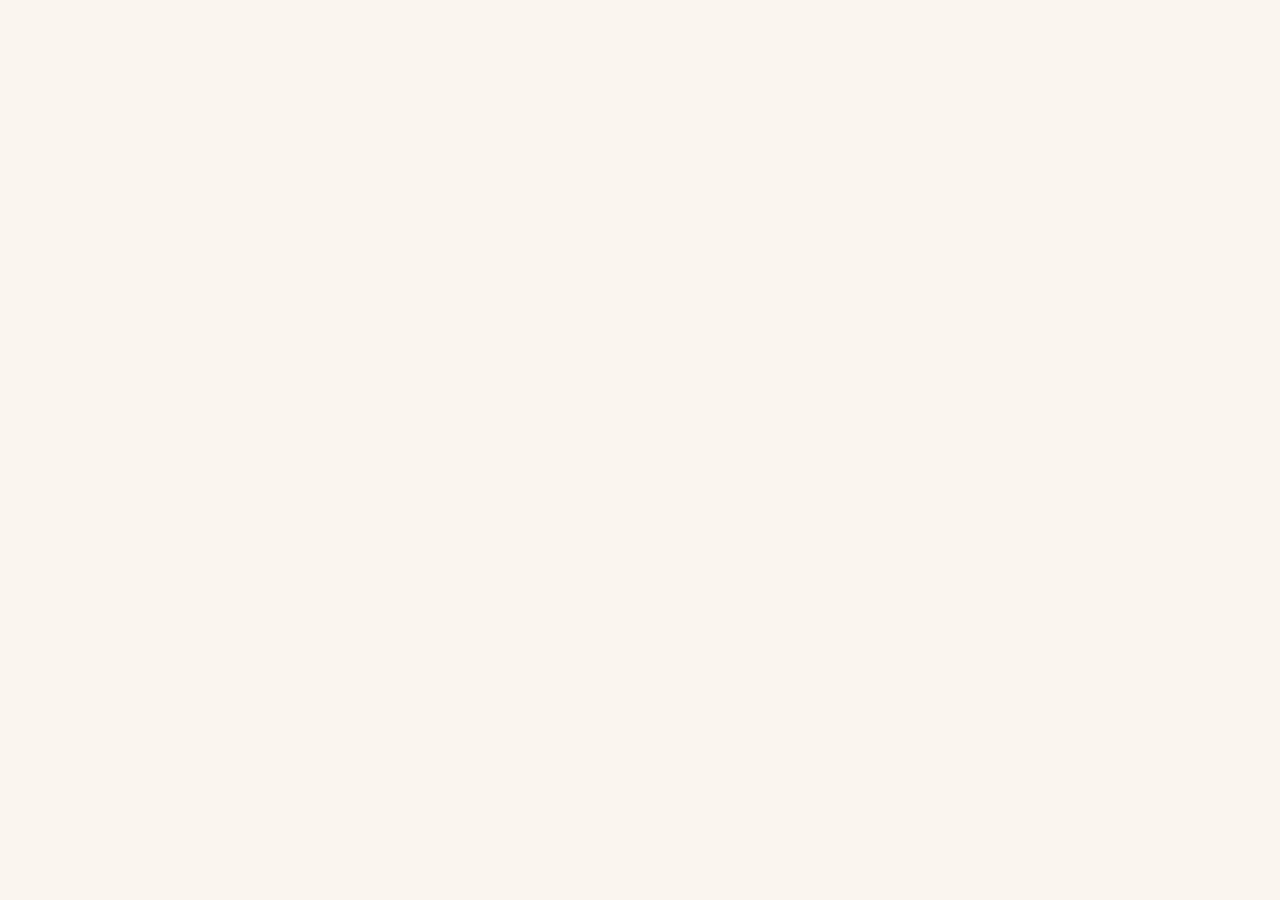
==== index.html @ 77d192ff "V2: 5-stage loop (add Audit), stats in narrative + 10M ad-spend proof, 30-min audit, add Qualify/Pil" ====
<!DOCTYPE html>
<html lang="de">
<head>
<meta charset="utf-8">
<meta name="viewport" content="width=device-width, initial-scale=1">
<title>Yannick Spiess — Video-Wachstumssysteme</title>
<link rel="preconnect" href="https://fonts.googleapis.com">
<link rel="preconnect" href="https://fonts.gstatic.com" crossorigin>
<link rel="stylesheet" href="colors_and_type.css">
<link rel="stylesheet" href="kit.css">
</head>
<body>
  <div id="root"></div>

  <script src="https://unpkg.com/react@18.3.1/umd/react.development.js" integrity="sha384-hD6/rw4ppMLGNu3tX5cjIb+uRZ7UkRJ6BPkLpg4hAu/6onKUg4lLsHAs9EBPT82L" crossorigin="anonymous"></script>
  <script src="https://unpkg.com/react-dom@18.3.1/umd/react-dom.development.js" integrity="sha384-u6aeetuaXnQ38mYT8rp6sbXaQe3NL9t+IBXmnYxwkUI2Hw4bsp2Wvmx4yRQF1uAm" crossorigin="anonymous"></script>
  <script src="https://unpkg.com/@babel/standalone@7.29.0/babel.min.js" integrity="sha384-m08KidiNqLdpJqLq95G/LEi8Qvjl/xUYll3QILypMoQ65QorJ9Lvtp2RXYGBFj1y" crossorigin="anonymous"></script>

  <script type="text/babel" src="Header.jsx"></script>
  <script type="text/babel" src="Hero.jsx"></script>
  <script type="text/babel" src="StatCallout.jsx"></script>
  <script type="text/babel" src="WhatThisMeans.jsx"></script>
  <script type="text/babel" src="LoopDiagram.jsx"></script>
  <script type="text/babel" src="HowItWorks.jsx"></script>
  <script type="text/babel" src="Proof.jsx"></script>
  <script type="text/babel" src="ProblemStatements.jsx"></script>
  <script type="text/babel" src="Qualify.jsx"></script>
  <script type="text/babel" src="PilotOffer.jsx"></script>
  <script type="text/babel" src="Team.jsx"></script>
  <script type="text/babel" src="SoftClose.jsx"></script>
  <script type="text/babel" src="Footer.jsx"></script>

  <script type="text/babel">
    // [[VARIABLE]] fills — confirm with Yannick (see Implementation Spec §6)
    const WORDMARK = 'Yannick Spiess';
    const CONTACT  = 'yannick.spiess@icloud.com'; // temporary; swap when custom domain lands

    function App() {
      // Scroll-in reveal — quiet entrance, disabled under reduced-motion (CSS handles fallback)
      React.useEffect(() => {
        const reduce = window.matchMedia('(prefers-reduced-motion: reduce)').matches;
        const els = document.querySelectorAll('.reveal');
        if (reduce) { els.forEach((e) => e.classList.add('in')); return; }
        const io = new IntersectionObserver((entries) => {
          entries.forEach((en) => { if (en.isIntersecting) { en.target.classList.add('in'); io.unobserve(en.target); } });
        }, { threshold: 0.12, rootMargin: '0px 0px -8% 0px' });
        els.forEach((e) => io.observe(e));
        return () => io.disconnect();
      }, []);

      return (
        <React.Fragment>
          <Header wordmark={WORDMARK} />
          <main>
            <Hero />
            <PlatformStrip />
            <StatCallout />
            <ProblemStatements />
            <HowItWorks />
            <WhatThisMeans />
            <Qualify />
            <PilotOffer />
            <Team />
            <SoftClose contact={CONTACT} />
          </main>
          <Footer wordmark={WORDMARK} contact={CONTACT} />
        </React.Fragment>
      );
    }

    ReactDOM.createRoot(document.getElementById('root')).render(<App />);
  </script>
</body>
</html>
---- colors_and_type.css ----
/* ============================================================================
   Yannick Spieß — Design System
   colors_and_type.css

   The single source of truth for color + type tokens.
   Derived verbatim from "Website Landing Page DESIGN System 2026-06-01.md".
   Direction: editorial restraint — warm paper-and-ink, one vermilion accent.

   Fonts are free for commercial use and hosted on Google Fonts. Loaded via CDN
   (see @import below) per the design spec. If you need offline/self-hosted
   builds, drop woff2 files into /fonts and swap the @import for @font-face.
   ============================================================================ */

@import url('https://fonts.googleapis.com/css2?family=Bricolage+Grotesque:opsz,wght@12..96,400;12..96,500;12..96,600;12..96,700;12..96,800&family=Hanken+Grotesk:wght@400;500;600&family=Geist+Mono:wght@400;500&display=swap');

:root {
  /* ---------------------------------------------------------------------- */
  /* COLOR — base tokens (warm paper-and-ink, one accent)                    */
  /* ---------------------------------------------------------------------- */
  --paper:       #FAF6EF; /* page background — warm off-white            */
  --paper-2:     #F2ECE1; /* alternate section background / surfaces      */
  --ink:         #1A1613; /* primary text — warm near-black               */
  --ink-soft:    #6B635A; /* secondary text, captions, sublines           */
  --hair:        #E2D9C9; /* hairline rules, borders, dividers            */
  --accent:      #E1492A; /* signal vermilion — CTA fill, live data points */
  --accent-ink:  #B83A1F; /* accent on paper — links + hover, AA on paper */

  /* Semantic (rare — contact-form states only) */
  --success:     #2F7A4F;
  --error:       #B83A1F; /* reuse accent-ink */
  --info:        var(--ink-soft);

  /* Dark mode surfaces (optional, not required for V1) */
  --dk-surface-1:  #181410;
  --dk-surface-2:  #211C16;
  --dk-text:       #F2ECE1;
  --dk-text-soft:  #A89E91;
  --dk-accent:     #D8542F; /* vermilion desaturated ~10% */

  /* ---------------------------------------------------------------------- */
  /* TYPE — families                                                         */
  /* ---------------------------------------------------------------------- */
  --font-display: 'Bricolage Grotesque', 'Bricolage Grotesque Fallback', system-ui, sans-serif;
  --font-body:    'Hanken Grotesk', system-ui, -apple-system, sans-serif;
  --font-mono:    'Geist Mono', ui-monospace, 'SF Mono', Menlo, monospace;

  /* ---------------------------------------------------------------------- */
  /* TYPE — fluid role sizes (clamp min / preferred / max)                   */
  /* ---------------------------------------------------------------------- */
  --fs-hero:     clamp(40px, 6vw, 64px);
  --fs-h2:       clamp(28px, 4vw, 40px);
  --fs-h3:       22px;
  --fs-lede:     clamp(18px, 2.2vw, 21px);
  --fs-body:     18px;   /* body runs 17–18px */
  --fs-ui:       15px;   /* UI label / button */
  --fs-eyebrow:  13px;   /* kicker / uppercase */
  --fs-mono:     13px;   /* metrics / stage labels (13–14px) */

  /* TYPE — weights */
  --fw-body:        400;
  --fw-medium:      500;
  --fw-semibold:    600;
  --fw-head:        700;
  --fw-hero:        800;

  /* TYPE — tracking */
  --tracking-hero:    -0.02em;
  --tracking-h2:      -0.015em;
  --tracking-h3:      -0.01em;
  --tracking-ui:      0.01em;
  --tracking-eyebrow: 0.06em;
  --tracking-mono:    0.01em;

  /* TYPE — line-height */
  --lh-hero:   1.04;
  --lh-h2:     1.1;
  --lh-h3:     1.2;
  --lh-lede:   1.45;
  --lh-body:   1.6;
  --lh-tight:  1;
  --lh-mono:   1.4;

  /* Measure (max line length) */
  --measure-body: 62ch;  /* body + lede max ~46–62ch */
  --measure-hero: 17ch;  /* hero breaks into strong short lines */

  /* ---------------------------------------------------------------------- */
  /* SPACING — 8px base, spacious                                            */
  /* ---------------------------------------------------------------------- */
  --space-2:   4px;
  --space-xs:  8px;
  --space-sm:  12px;
  --space-md:  16px;
  --space-lg:  24px;
  --space-xl:  32px;
  --space-2xl: 48px;
  --space-3xl: 64px;
  --space-4xl: 96px;
  --space-5xl: 128px;

  /* Section rhythm — enforces "one message per screen" */
  --section-y:    clamp(96px, 12vh, 160px);
  --gutter:       clamp(20px, 5vw, 40px);
  --content-text: 720px;   /* text column max */
  --content-wide: 1100px;  /* how-it-works loop max */

  /* ---------------------------------------------------------------------- */
  /* RADIUS — moderate, not bubbly                                           */
  /* ---------------------------------------------------------------------- */
  --radius-button:  12px;
  --radius-card:    16px;
  --radius-pill:    9999px;

  /* ---------------------------------------------------------------------- */
  /* MOTION                                                                  */
  /* ---------------------------------------------------------------------- */
  --dur-micro:  80ms;
  --dur-short:  180ms;
  --dur-medium: 280ms;
  --dur-long:   450ms;
  --ease-enter: cubic-bezier(0.16, 1, 0.3, 1);   /* ease-out */
  --ease-exit:  cubic-bezier(0.4, 0, 1, 1);       /* ease-in */
  --ease-move:  cubic-bezier(0.4, 0, 0.2, 1);     /* ease-in-out */
}

/* ============================================================================
   SEMANTIC ELEMENT STYLES
   Apply these by using the classes / element selectors below, or copy the
   declarations into your own components. They wire the tokens above into the
   roles defined in the type scale.
   ============================================================================ */

.ds-hero,
h1.ds {
  font-family: var(--font-display);
  font-size: var(--fs-hero);
  font-weight: var(--fw-hero);
  letter-spacing: var(--tracking-hero);
  line-height: var(--lh-hero);
  color: var(--ink);
  max-width: var(--measure-hero);
  text-wrap: balance;
}

.ds-h2,
h2.ds {
  font-family: var(--font-display);
  font-size: var(--fs-h2);
  font-weight: var(--fw-head);
  letter-spacing: var(--tracking-h2);
  line-height: var(--lh-h2);
  color: var(--ink);
  text-wrap: balance;
}

.ds-h3,
h3.ds {
  font-family: var(--font-display);
  font-size: var(--fs-h3);
  font-weight: var(--fw-head);
  letter-spacing: var(--tracking-h3);
  line-height: var(--lh-h3);
  color: var(--ink);
}

.ds-lede {
  font-family: var(--font-body);
  font-size: var(--fs-lede);
  font-weight: var(--fw-body);
  line-height: var(--lh-lede);
  color: var(--ink-soft);
  max-width: var(--measure-body);
}

.ds-body,
p.ds {
  font-family: var(--font-body);
  font-size: var(--fs-body);
  font-weight: var(--fw-body);
  line-height: var(--lh-body);
  color: var(--ink);
  max-width: var(--measure-body);
  text-wrap: pretty;
}

.ds-ui {
  font-family: var(--font-body);
  font-size: var(--fs-ui);
  font-weight: var(--fw-semibold);
  letter-spacing: var(--tracking-ui);
  line-height: var(--lh-tight);
}

.ds-eyebrow {
  font-family: var(--font-body);
  font-size: var(--fs-eyebrow);
  font-weight: var(--fw-semibold);
  letter-spacing: var(--tracking-eyebrow);
  line-height: var(--lh-tight);
  text-transform: uppercase;
  color: var(--ink-soft);
}

.ds-mono {
  font-family: var(--font-mono);
  font-size: var(--fs-mono);
  font-weight: var(--fw-body);
  letter-spacing: var(--tracking-mono);
  line-height: var(--lh-mono);
}

/* Inline link — vermilion on paper */
.ds-link,
a.ds {
  color: var(--accent-ink);
  text-decoration: underline;
  text-underline-offset: 0.15em;
  text-decoration-thickness: 1px;
  transition: opacity var(--dur-short) var(--ease-move);
}
.ds-link:hover,
a.ds:hover { opacity: 0.7; }

/* ----------------------------------------------------------------------- */
/* BUTTONS                                                                  */
/* ----------------------------------------------------------------------- */
.ds-btn {
  display: inline-flex;
  align-items: center;
  justify-content: center;
  gap: var(--space-xs);
  font-family: var(--font-body);
  font-size: var(--fs-ui);
  font-weight: var(--fw-semibold);
  letter-spacing: var(--tracking-ui);
  line-height: var(--lh-tight);
  white-space: nowrap;
  padding: 14px 22px;
  border-radius: var(--radius-button);
  border: 1px solid transparent;
  cursor: pointer;
  text-decoration: none;
  transition: transform var(--dur-micro) var(--ease-move),
              background-color var(--dur-short) var(--ease-move),
              opacity var(--dur-short) var(--ease-move);
}
.ds-btn:active { transform: translateY(1px); }

/* Primary — vermilion fill */
.ds-btn--primary {
  background: var(--accent);
  color: var(--paper);
}
.ds-btn--primary:hover { background: var(--accent-ink); }

/* Secondary — quiet text link beside the CTA */
.ds-btn--ghost {
  background: transparent;
  color: var(--ink);
  border-color: var(--hair);
}
.ds-btn--ghost:hover { background: var(--paper-2); }
---- kit.css ----
/* ============================================================================
   Website UI kit — landing page styles
   Builds on the root token file (../../colors_and_type.css).
   Faithful to the Implementation Spec (single-scroll, 5 sections, editorial).
   ============================================================================ */

* { box-sizing: border-box; }
html { scroll-behavior: smooth; }
body {
  margin: 0;
  background: var(--paper);
  color: var(--ink);
  font-family: var(--font-body);
  -webkit-font-smoothing: antialiased;
  text-rendering: optimizeLegibility;
}

.wrap { max-width: var(--content-text); margin: 0 auto; padding-inline: var(--gutter); }
.wrap--wide { max-width: var(--content-wide); }

/* Scroll-in entrance — quiet fade + translate, honored only when allowed */
.reveal { opacity: 0; transform: translateY(14px); transition: opacity var(--dur-long) var(--ease-enter), transform var(--dur-long) var(--ease-enter); }
.reveal.in { opacity: 1; transform: none; }
@media (prefers-reduced-motion: reduce) {
  .reveal { opacity: 1; transform: none; transition: none; }
  html { scroll-behavior: auto; }
}

/* ---------------------------------------------------------------------- */
/* HEADER                                                                   */
/* ---------------------------------------------------------------------- */
.hdr { position: sticky; top: 0; z-index: 50; background: color-mix(in srgb, var(--paper) 88%, transparent); backdrop-filter: saturate(120%) blur(0px); }
.hdr__bar { max-width: var(--content-wide); margin: 0 auto; padding: 18px var(--gutter); display: flex; align-items: center; justify-content: space-between; border-bottom: 1px solid transparent; transition: border-color var(--dur-medium) var(--ease-move); }
.hdr--scrolled .hdr__bar { border-bottom-color: var(--hair); }
.hdr__mark { font-family: var(--font-display); font-weight: 700; font-size: 18px; letter-spacing: -.01em; color: var(--ink); text-decoration: none; }
.hdr__link { font-family: var(--font-body); font-weight: 600; font-size: 15px; color: var(--ink); text-decoration: underline; text-decoration-color: var(--accent); text-underline-offset: .15em; text-decoration-thickness: 1px; letter-spacing: .01em; white-space: nowrap; transition: opacity var(--dur-short) var(--ease-move); }
.hdr__link:hover { opacity: .7; }

/* ---------------------------------------------------------------------- */
/* SECTION rhythm                                                           */
/* ---------------------------------------------------------------------- */
section { padding-block: var(--section-y); }
.alt { background: var(--paper-2); }
.eyebrow { font-family: var(--font-body); font-weight: 600; font-size: 13px; letter-spacing: .06em; text-transform: uppercase; color: var(--ink-soft); margin: 0 0 20px; }

/* ---------------------------------------------------------------------- */
/* STAT CALLOUT — editorial trust block                                     */
/* ---------------------------------------------------------------------- */
.stat-callout { padding-block: clamp(64px, 10vh, 108px); border-bottom: 1px solid var(--hair); }
.stat-callout__eyebrow { margin-bottom: 40px; }
.stat-callout__grid {
  display: grid;
  grid-template-columns: 1fr 1px 1fr;
  gap: 0 clamp(32px, 5vw, 72px);
  align-items: start;
}
.stat-callout__rule { background: var(--hair); align-self: stretch; }

.stat-item {
  opacity: 0;
  transform: translateY(14px);
  transition: opacity 0.65s var(--ease-enter), transform 0.65s var(--ease-enter);
}
.stat-item--visible { opacity: 1; transform: none; }

.stat-item__num {
  font-family: var(--font-display);
  font-weight: 400;
  font-size: clamp(88px, 13vw, 132px);
  letter-spacing: -0.04em;
  line-height: 0.92;
  color: var(--ink);
  font-variant-numeric: tabular-nums;
  margin: 0 0 24px;
}
.stat-item__pct { color: var(--accent); }
.stat-item__desc {
  font-family: var(--font-body);
  font-weight: 400;
  font-size: clamp(18px, 2vw, 22px);
  line-height: 1.4;
  color: var(--ink);
  margin: 0 0 16px;
  max-width: 24ch;
  text-wrap: pretty;
}
.stat-item__source {
  font-family: var(--font-mono);
  font-size: 12px;
  letter-spacing: 0.02em;
  color: var(--ink-soft);
  margin: 0;
  line-height: 1.6;
}

@media (max-width: 640px) {
  .stat-callout__grid { grid-template-columns: 1fr; gap: 0; }
  .stat-callout__rule { display: none; }
  .stat-item { padding-block: 48px; border-bottom: 1px solid var(--hair); }
  .stat-item:first-child { padding-top: 0; }
  .stat-item:last-child { border-bottom: none; }
}

@media (prefers-reduced-motion: reduce) {
  .stat-item { opacity: 1; transform: none; transition: none; }
}

/* ---------------------------------------------------------------------- */
/* HERO                                                                     */
/* ---------------------------------------------------------------------- */
.hero { padding-top: clamp(72px, 11vh, 132px); }

/* Two-column grid: iPhone left (~1/3), text right (~2/3) */
.hero__wrap { display: grid; grid-template-columns: 1fr 2fr; gap: clamp(22px, 3.2vw, 58px); align-items: stretch; }
.hero__phone { display: flex; justify-content: flex-end; align-items: flex-end; }
.hero__phone-screen { position: relative; display: inline-block; line-height: 0; }
.hero__text { display: flex; flex-direction: column; justify-content: center; }
.hero__iphone { height: clamp(360px, 58vh, 620px); width: auto; display: block; object-fit: contain; position: relative; z-index: 1; }
.hero__screen-video { position: absolute; top: 2%; left: 4.85%; width: 90.3%; height: 96%; object-fit: cover; border-radius: 15% / 5.5%; z-index: 0; }
.hero__hl { color: var(--accent); }

.hero__title { font-family: var(--font-display); font-weight: 800; font-size: var(--fs-hero); letter-spacing: -.02em; line-height: 1.04; color: var(--ink); margin: 0; text-wrap: balance; }
.hero__sub { font-family: var(--font-body); font-weight: 400; font-size: var(--fs-lede); line-height: 1.45; color: var(--ink-soft); margin: 24px 0 0; max-width: 46ch; }
.hero__cta { display: flex; align-items: center; gap: 22px; margin-top: 40px; flex-wrap: wrap; }
.hero__seclink { font-family: var(--font-body); font-weight: 600; font-size: 15px; color: var(--accent-ink); text-decoration: none; white-space: nowrap; }
.hero__seclink:hover { opacity: .7; }

@media (max-width: 760px) {
  .hero__wrap { grid-template-columns: 1fr; align-items: start; }
  .hero__phone { order: 2; margin-top: 36px; justify-content: center; align-items: flex-start; }
  .hero__text  { order: 1; }
  .hero__iphone { width: min(64vw, 320px); height: auto; }
}

/* ---------------------------------------------------------------------- */
/* TEXT SECTIONS (What this means / Proof)                                  */
/* ---------------------------------------------------------------------- */
.h2 { font-family: var(--font-display); font-weight: 700; font-size: var(--fs-h2); letter-spacing: -.015em; line-height: 1.1; color: var(--ink); margin: 0 0 28px; text-wrap: balance; }
.lead { font-family: var(--font-body); font-size: var(--fs-body); line-height: 1.6; color: var(--ink); max-width: 62ch; text-wrap: pretty; }
.lead em { font-style: italic; }

.getlist { list-style: none; margin: 40px 0 0; padding: 0; max-width: 600px; }
.getlist li { display: flex; gap: 18px; align-items: baseline; padding: 18px 0; border-top: 1px solid var(--hair); font-family: var(--font-body); font-size: 17px; line-height: 1.5; color: var(--ink); }
.getlist li:last-child { border-bottom: 1px solid var(--hair); }
.getlist .mk { font-family: var(--font-mono); font-size: 13px; color: var(--ink-soft); flex: none; }
.list__kw { font-weight: 700; color: var(--ink); }

.proof__line { font-family: var(--font-body); font-size: 15px; color: var(--ink-soft); margin-top: 28px; padding-top: 20px; border-top: 1px solid var(--hair); max-width: 60ch; }

/* ---------------------------------------------------------------------- */
/* PROBLEM STATEMENTS — accordion                                            */
/* ---------------------------------------------------------------------- */
.prob__list { cursor: default; }
.prob__item {
  cursor: pointer;
  align-items: flex-start;
  user-select: none;
  transition: none;
  outline: none;
}
.prob__item:focus-visible { outline: 2px solid var(--accent); outline-offset: 2px; border-radius: 2px; }
.prob__body { flex: 1; display: flex; flex-direction: column; min-width: 0; }
.prob__q {
  font-size: 17px;
  line-height: 1.5;
  color: var(--ink);
  transition: color var(--dur-short) var(--ease-move);
}
.prob__item:hover .prob__q { color: var(--accent-ink); }
.prob__item--open .prob__q { font-weight: 600; }
/* Grid-row expand trick — inner child must have overflow:hidden */
.prob__ans {
  display: grid;
  grid-template-rows: 0fr;
  transition: grid-template-rows var(--dur-medium) var(--ease-enter);
}
.prob__item--open .prob__ans { grid-template-rows: 1fr; }
.prob__ans-text {
  overflow: hidden;
  font-family: var(--font-body);
  font-size: 15px;
  line-height: 1.65;
  color: var(--ink-soft);
  margin: 0;
  padding-top: 0;
  opacity: 0;
  transition: padding-top var(--dur-medium) var(--ease-enter), opacity var(--dur-medium) var(--ease-enter);
}
.prob__item--open .prob__ans-text { padding-top: 12px; opacity: 1; }
.prob__chevron {
  font-family: var(--font-mono);
  font-size: 17px;
  line-height: 1.5;
  color: var(--ink-soft);
  flex: none;
  transition: color var(--dur-short) var(--ease-move), transform var(--dur-medium) var(--ease-enter);
}
.prob__item:hover .prob__chevron,
.prob__item--open .prob__chevron { color: var(--accent); }

/* inline link */
.ilink { color: var(--accent-ink); text-decoration: underline; text-underline-offset: .15em; text-decoration-thickness: 1px; }
.ilink:hover { opacity: .7; }

/* Tighten bottom gap between problems and the loop section that follows */
#problems { padding-block: clamp(64px, 8vh, 112px); }

/* ---------------------------------------------------------------------- */
/* HOW IT WORKS — the loop                                                  */
/* ---------------------------------------------------------------------- */
.how__intro { font-family: var(--font-body); font-size: var(--fs-lede); line-height: 1.5; color: var(--ink-soft); max-width: 56ch; margin: 0 0 56px; }

.loop { display: flex; align-items: stretch; gap: 0; }
.loop__stage {
  flex: 1; padding: 22px 18px 18px; border-top: 2px solid var(--hair);
  border-radius: 6px; position: relative; cursor: pointer;
  display: flex; flex-direction: column;
  transition: border-color var(--dur-medium) var(--ease-move);
  user-select: none;
  outline: none;
}
.loop__stage:focus-visible { outline: 2px solid var(--accent); outline-offset: 2px; }
.loop__stage + .loop__stage { border-left: 1px solid var(--hair); }
/* Auto-cycling active state */
.loop__stage.active { border-top-color: var(--accent); }
.loop__stage.active .loop__dot { background: var(--accent); transform: scale(1.3); }
.loop__stage.active .loop__num { color: var(--accent-ink); }
/* Hover — only the chevron signals interactivity */
.loop__stage:hover .loop__chevron { color: var(--accent); }
/* Expanded — top border stays vermilion, chevron vermilion */
.loop__stage--expanded { border-top-color: var(--accent); }
.loop__stage--expanded .loop__dot { background: var(--accent); transform: scale(1.3); }
.loop__stage--expanded .loop__chevron { color: var(--accent-ink); }
.loop__dot { width: 9px; height: 9px; border-radius: 50%; background: var(--hair); position: absolute; top: -5.5px; left: 18px; transition: background var(--dur-medium) var(--ease-move), transform var(--dur-medium) var(--ease-move); }
.loop__num { font-family: var(--font-mono); font-size: 13px; font-weight: 500; letter-spacing: .04em; color: var(--ink-soft); display: block; margin-bottom: 10px; transition: color var(--dur-medium) var(--ease-move); }
.loop__name { font-family: var(--font-display); font-weight: 700; font-size: 18px; letter-spacing: -.01em; color: var(--ink); margin: 0 0 8px; }
.loop__desc { font-family: var(--font-body); font-size: 14px; line-height: 1.45; color: var(--ink-soft); margin: 0; }
/* Chevron pinned to bottom of card at consistent height */
.loop__chevron { font-family: var(--font-body); font-weight: 600; font-size: 22px; color: var(--ink-soft); display: block; margin-top: auto; padding-top: 16px; line-height: 1; transition: color var(--dur-short) var(--ease-move); }
.loop__return { font-family: var(--font-mono); font-size: 13px; color: var(--accent-ink); margin-top: 22px; display: flex; align-items: center; gap: 10px; }
.loop__return .arc { flex: 1; height: 1px; background: linear-gradient(to right, var(--hair), var(--accent)); opacity: .6; }
/* Expanded detail panel */
.loop__expand {
  margin-top: 14px;
  padding: 22px 26px;
  background: var(--paper-2);
  border-radius: 8px;
  border-left: 3px solid var(--accent);
  animation: expand-in var(--dur-medium) var(--ease-enter) both;
}
@keyframes expand-in {
  from { opacity: 0; transform: translateY(-6px); }
  to   { opacity: 1; transform: none; }
}
/* Label and text sequence in after the box */
.loop__expand-label {
  font-family: var(--font-mono); font-size: 12px; letter-spacing: .06em;
  text-transform: uppercase; color: var(--accent-ink); display: block; margin-bottom: 12px;
  opacity: 0;
  animation: expand-child 0.28s var(--ease-enter) 0.14s forwards;
}
.loop__expand-text {
  font-family: var(--font-body); font-size: 19px; line-height: 1.6;
  color: var(--ink); margin: 0; max-width: 68ch;
  opacity: 0;
  animation: expand-child 0.28s var(--ease-enter) 0.24s forwards;
}
@keyframes expand-child {
  from { opacity: 0; transform: translateY(5px); }
  to   { opacity: 1; transform: none; }
}
@media (prefers-reduced-motion: reduce) {
  .loop__expand-label,
  .loop__expand-text { opacity: 1; animation: none; transform: none; }
}

.ai-line { font-family: var(--font-body); font-size: 16px; line-height: 1.6; color: var(--ink-soft); margin-top: 48px; padding: 22px 0 0; border-top: 1px solid var(--hair); max-width: 64ch; }
.ai-line .tag { font-family: var(--font-mono); font-size: 12px; letter-spacing: .04em; text-transform: uppercase; color: var(--ink-soft); display: block; margin-bottom: 8px; }

@media (max-width: 760px) {
  .loop { flex-direction: column; }
  .loop__stage { border-top: 2px solid var(--hair); }
  .loop__stage + .loop__stage { border-left: none; }
  .loop__dot { left: 0; }
}

/* ---------------------------------------------------------------------- */
/* PLATFORM LOGO STRIP (compact, below hero)                                */
/* ---------------------------------------------------------------------- */
.plat { padding-block: 22px 28px; border-top: 1px solid var(--hair); border-bottom: 1px solid var(--hair); }
.plat__label { font-family: var(--font-mono); font-size: 12px; letter-spacing: .06em; text-transform: uppercase; color: var(--ink-soft); text-align: center; margin: 0 0 18px; }
.pstrip { display: flex; align-items: center; justify-content: center; gap: clamp(20px, 3.5vw, 48px); flex-wrap: wrap; padding: 4px 0; }
.pstrip__logo { color: var(--ink-soft); flex: none; }
.pstrip__logo svg { display: block; height: 22px; width: auto; }
.pstrip__note { font-family: var(--font-body); font-size: 14px; color: var(--ink-soft); text-align: center; margin: 28px 0 0; }

/* ---------------------------------------------------------------------- */
/* AUDIT STACK (What this means section — vertical, alt bg)                 */
/* ---------------------------------------------------------------------- */
.audit-stack { list-style: none; margin: 48px 0 52px; padding: 0; display: flex; flex-direction: column; gap: 0; }
.audit-item { display: grid; grid-template-columns: 52px 1fr; gap: 0 16px; align-items: start; padding: 32px 0; border-top: 1px solid var(--hair); }
.audit-item:last-child { border-bottom: 1px solid var(--hair); }

/* Icon column (replaces the old num column) */
.audit-item__icon { display: flex; align-items: flex-start; padding-top: 0; }
.audit-svg { display: block; overflow: visible; color: var(--ink-soft); }

/* -- 01 Play icon -------------------------------------------------------- */
.audit-icon-play .icon-ring {
  stroke-dasharray: 107;
  stroke-dashoffset: 107;
  transition: stroke-dashoffset 0.85s var(--ease-enter);
}
.audit-item.in .audit-icon-play .icon-ring { stroke-dashoffset: 0; }
.audit-icon-play .icon-tri {
  opacity: 0;
  transform: scale(0.62);
  transform-origin: 24px 22px;
  transition: opacity 0.3s ease 0.8s, transform 0.44s var(--ease-enter) 0.74s;
}
.audit-item.in .audit-icon-play .icon-tri { opacity: 1; transform: scale(1); }

/* -- 02 Funnel icon ------------------------------------------------------ */
.audit-icon-funnel .icon-funnel {
  stroke-dasharray: 100;
  stroke-dashoffset: 100;
  transition: stroke-dashoffset 0.9s var(--ease-enter);
}
.audit-item.in .audit-icon-funnel .icon-funnel { stroke-dashoffset: 0; }
.icon-dot { opacity: 0; }
.audit-item.in .icon-dot-a { animation: fdot-a 2.9s ease-in 1.1s  infinite; }
.audit-item.in .icon-dot-b { animation: fdot-b 2.9s ease-in 1.55s infinite; }
.audit-item.in .icon-dot-c { animation: fdot-c 2.9s ease-in 2.0s  infinite; }

@keyframes fdot-a {
  0%   { transform: translate(0,0);         opacity: 0;   }
  7%   {                                    opacity: 0.7; }
  62%  { transform: translate(10px,24px);   opacity: 0.55;}
  78%  { transform: translate(10px,30px);   opacity: 0;   }
  100% { transform: translate(0,0);         opacity: 0;   }
}
@keyframes fdot-b {
  0%   { transform: translate(0,0);         opacity: 0;   }
  7%   {                                    opacity: 0.7; }
  62%  { transform: translate(0,28px);      opacity: 0.55;}
  78%  { transform: translate(0,33px);      opacity: 0;   }
  100% { transform: translate(0,0);         opacity: 0;   }
}
@keyframes fdot-c {
  0%   { transform: translate(0,0);         opacity: 0;   }
  7%   {                                    opacity: 0.7; }
  62%  { transform: translate(-10px,24px);  opacity: 0.55;}
  78%  { transform: translate(-10px,30px);  opacity: 0;   }
  100% { transform: translate(0,0);         opacity: 0;   }
}

/* -- 03 Radar icon ------------------------------------------------------- */
.audit-icon-radar .icon-ring-outer {
  stroke-dasharray: 107;
  stroke-dashoffset: 107;
  transition: stroke-dashoffset 0.9s var(--ease-enter);
}
.audit-item.in .audit-icon-radar .icon-ring-outer { stroke-dashoffset: 0; }
.audit-icon-radar .radar-sweep {
  transform-box: view-box;
  transform-origin: 22px 22px;
  opacity: 0;
}
.audit-item.in .audit-icon-radar .radar-sweep {
  opacity: 1;
  animation: radar-spin 2.6s linear infinite;
}
.audit-icon-radar .radar-blip-a {
  opacity: 0;
}
.audit-icon-radar .radar-blip-b {
  opacity: 0;
}
.audit-item.in .audit-icon-radar .radar-blip-a { animation: radar-blip 2.6s ease-out 0.65s infinite; }
.audit-item.in .audit-icon-radar .radar-blip-b { animation: radar-blip 2.6s ease-out 1.95s infinite; }
@keyframes radar-spin {
  from { transform: rotate(0deg); }
  to   { transform: rotate(360deg); }
}
@keyframes radar-blip {
  0%   { opacity: 0; }
  8%   { opacity: 0.85; }
  35%  { opacity: 0.25; }
  55%  { opacity: 0; }
  100% { opacity: 0; }
}

/* Reduced motion — show icons fully formed, skip all animation */
@media (prefers-reduced-motion: reduce) {
  .audit-icon-play .icon-ring,
  .audit-icon-funnel .icon-funnel,
  .audit-icon-radar .icon-ring-outer { stroke-dashoffset: 0 !important; transition: none; }
  .audit-icon-play .icon-tri { opacity: 1 !important; transform: scale(1) !important; transition: none; }
  .audit-icon-radar .radar-sweep { opacity: 1 !important; animation: none !important; transform: rotate(45deg); }
  .audit-icon-radar .radar-blip-a { opacity: 0.5 !important; animation: none !important; }
  .audit-icon-radar .radar-blip-b { opacity: 0.3 !important; animation: none !important; }
  .icon-dot { opacity: 0 !important; animation: none; }
  .loop__expand { animation: none; }
}

.audit-item__label { display: block; font-family: var(--font-display); font-weight: 700; font-size: 22px; letter-spacing: -.015em; line-height: 1.15; color: var(--ink); margin-bottom: 10px; }
.audit-item__desc { font-family: var(--font-body); font-size: 15px; line-height: 1.65; color: var(--ink-soft); margin: 0; text-wrap: pretty; }
.audit-result { margin: 0; }
.audit-result__label { font-family: var(--font-body); font-weight: 700; font-size: 12px; letter-spacing: .07em; text-transform: uppercase; color: var(--ink); margin: 0 0 10px; }
.audit-result__text { font-family: var(--font-body); font-size: var(--fs-body); line-height: 1.55; color: var(--ink-soft); margin: 0; max-width: 58ch; text-wrap: pretty; }
.audit-result__kw {
  font-weight: 700;
  color: var(--ink);
}

/* ---------------------------------------------------------------------- */
/* SOFT CLOSE                                                               */
/* ---------------------------------------------------------------------- */
.close { text-align: left; }
.close .h2 { margin-bottom: 16px; }
.close__sub { font-family: var(--font-body); font-size: var(--fs-lede); line-height: 1.45; color: var(--ink-soft); margin: 0 0 36px; max-width: 48ch; }
.close__form { display: flex; gap: 12px; flex-wrap: wrap; align-items: center; }
.close__input { font-family: var(--font-body); font-size: 16px; color: var(--ink); background: var(--paper); border: 1px solid var(--hair); border-radius: 8px; padding: 14px 16px; min-width: 280px; outline: none; transition: border-color var(--dur-short) var(--ease-move); }
.close__input:focus { border-color: var(--ink); }
.close__input::placeholder { color: var(--ink-soft); }

/* ---------------------------------------------------------------------- */
/* BUTTONS (kit-local, mirror token helpers)                                */
/* ---------------------------------------------------------------------- */
.btn { display: inline-flex; align-items: center; justify-content: center; gap: 8px; font-family: var(--font-body); font-weight: 600; font-size: 15px; letter-spacing: .01em; white-space: nowrap; padding: 14px 24px; border-radius: 8px; border: 1px solid transparent; cursor: pointer; text-decoration: none; transition: transform var(--dur-micro) var(--ease-move), background-color var(--dur-short) var(--ease-move); }
.btn:active { transform: translateY(1px); }
.btn--primary { background: var(--accent); color: var(--paper); }
.btn--primary:hover { background: var(--accent-ink); }

/* ---------------------------------------------------------------------- */
/* FOOTER                                                                   */
/* ---------------------------------------------------------------------- */
.ftr { padding-block: 40px; border-top: 1px solid var(--hair); }
.ftr__row { max-width: var(--content-wide); margin: 0 auto; padding-inline: var(--gutter); display: flex; flex-wrap: wrap; gap: 8px 14px; align-items: center; font-family: var(--font-body); font-size: 14px; color: var(--ink-soft); }
.ftr__row .mark { font-family: var(--font-display); font-weight: 700; color: var(--ink); }
.ftr__row .dot { color: var(--hair); }
.ftr__row a { color: var(--ink-soft); text-decoration: none; }
.ftr__row a:hover { color: var(--accent-ink); }
.ftr__tag { margin-left: auto; font-style: normal; }

/* ====================================================================== */
/* V2 ADDITIONS (2026-06-08) — stat story, fit, pilot, team                */
/* ====================================================================== */

/* Stat callout — narrative framing around the two research stats */
.stat-callout__eyebrow { margin-bottom: 24px; }
.stat-callout__story {
  font-family: var(--font-body); font-size: var(--fs-lede); line-height: 1.55;
  color: var(--ink); max-width: 60ch; margin: 0 0 56px; text-wrap: pretty;
}
.stat-callout__cred {
  font-family: var(--font-body); font-size: var(--fs-lede); line-height: 1.5;
  color: var(--ink); max-width: 56ch; margin: 56px 0 0;
  padding-top: 28px; border-top: 1px solid var(--hair); text-wrap: pretty;
}

/* Qualify — who it's for / who it isn't */
.fit__list { margin-top: 32px; }
.fit__list li { align-items: baseline; }
.fit__mk { font-family: var(--font-body); font-weight: 700; font-size: 16px; color: var(--accent-ink); flex: none; width: 1.2em; }
.fit__not-label { font-family: var(--font-body); font-weight: 600; font-size: 14px; letter-spacing: .03em; text-transform: uppercase; color: var(--ink-soft); margin: 40px 0 0; }
.fit__list--no { margin-top: 12px; }
.fit__list--no li { color: var(--ink-soft); }
.fit__mk--no { color: var(--ink-soft); font-weight: 600; }

/* Pilot offer */
.pilot__note { font-family: var(--font-body); font-size: 16px; line-height: 1.6; color: var(--ink-soft); margin: 24px 0 0; max-width: 58ch; text-wrap: pretty; }

/* Team — 3-up card grid; placeholder initials avatars until photos land */
.team__grid { display: grid; grid-template-columns: repeat(3, 1fr); gap: clamp(28px, 4vw, 48px); margin-top: 52px; }
.team__card { display: flex; flex-direction: column; }
.team__photo {
  width: 72px; height: 72px; border-radius: 50%;
  background: var(--paper-2); border: 1px solid var(--hair);
  display: flex; align-items: center; justify-content: center;
  font-family: var(--font-display); font-weight: 700; font-size: 24px;
  color: var(--ink-soft); margin-bottom: 20px;
}
.team__name { font-family: var(--font-display); font-weight: 700; font-size: 20px; letter-spacing: -.01em; color: var(--ink); margin: 0 0 4px; }
.team__role { font-family: var(--font-mono); font-size: 13px; letter-spacing: .01em; color: var(--accent-ink); margin: 0 0 14px; }
.team__bio { font-family: var(--font-body); font-size: 15px; line-height: 1.6; color: var(--ink-soft); margin: 0 0 16px; text-wrap: pretty; }
.team__link { font-family: var(--font-body); font-size: 14px; font-weight: 600; color: var(--ink-soft); text-decoration: none; margin-top: auto; transition: color var(--dur-short) var(--ease-move); }
.team__link:hover { color: var(--accent-ink); }

@media (max-width: 760px) {
  .team__grid { grid-template-columns: 1fr; gap: 36px; }
}
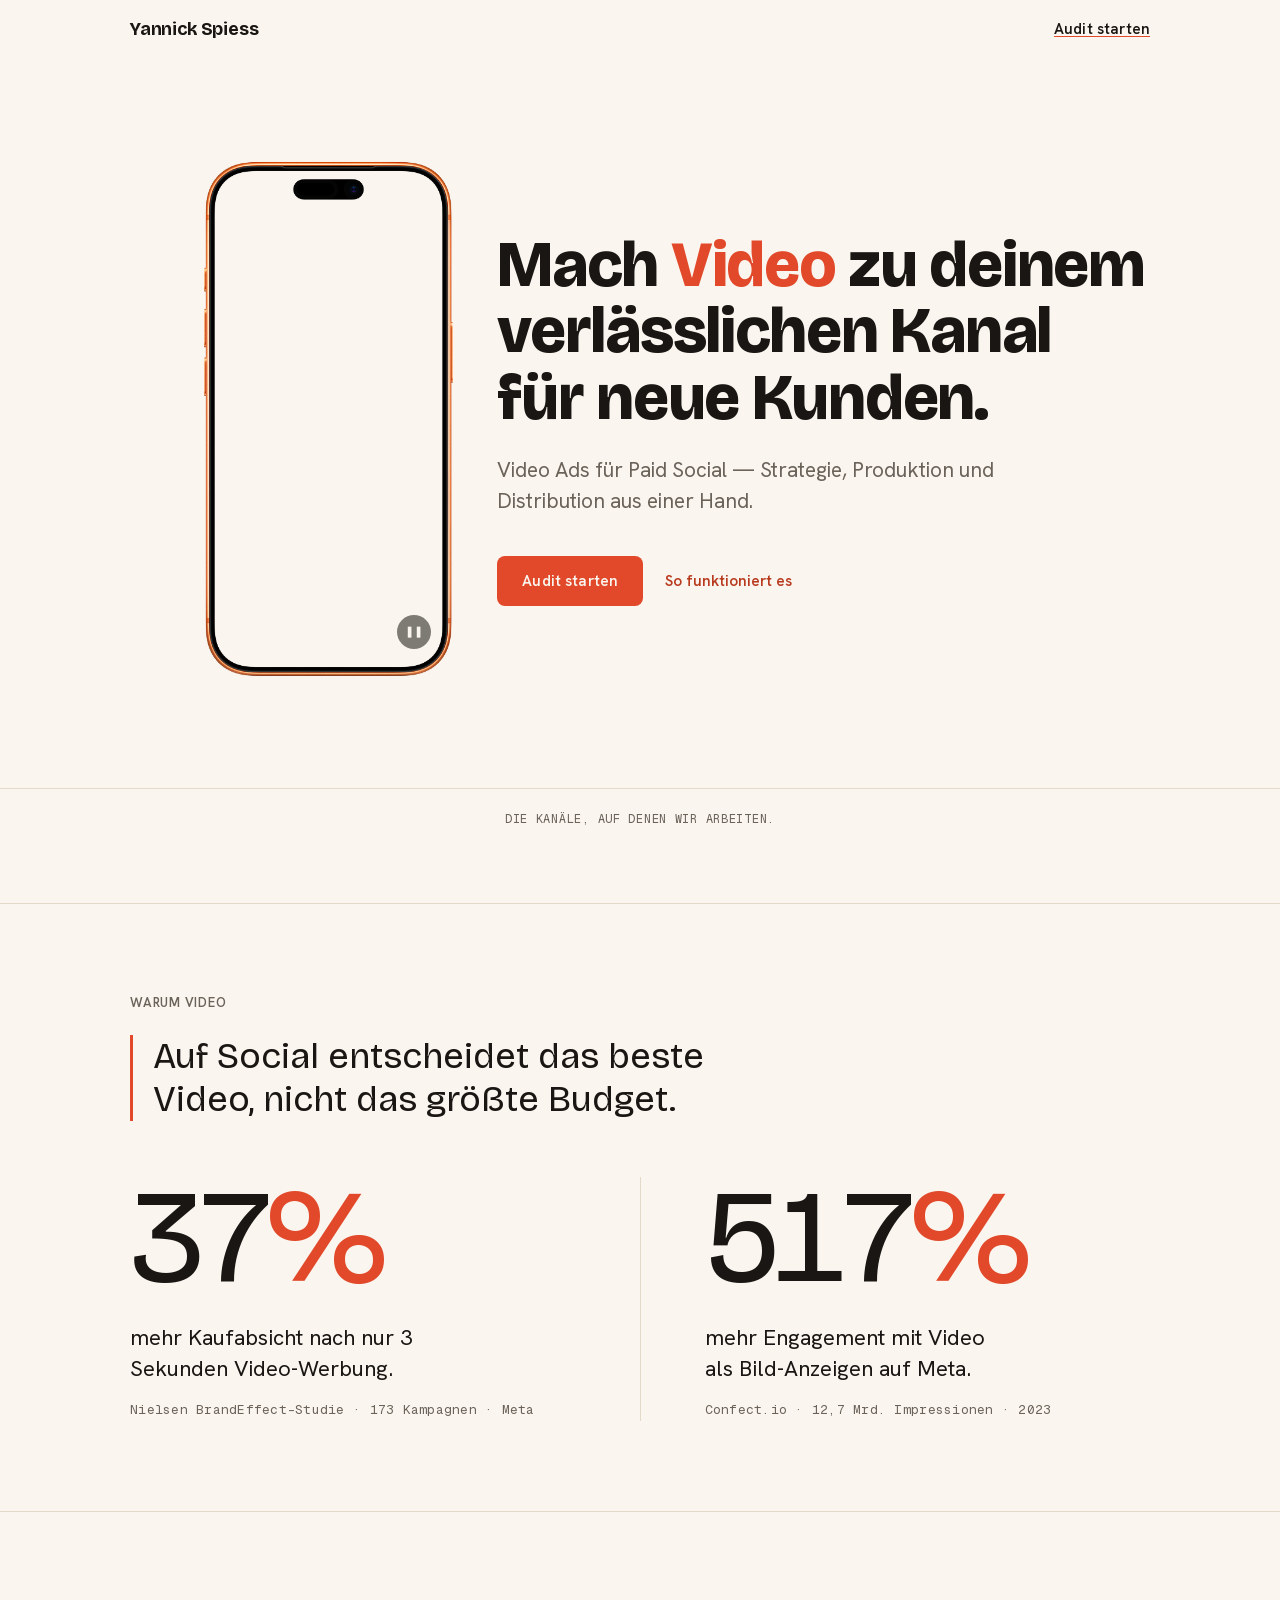
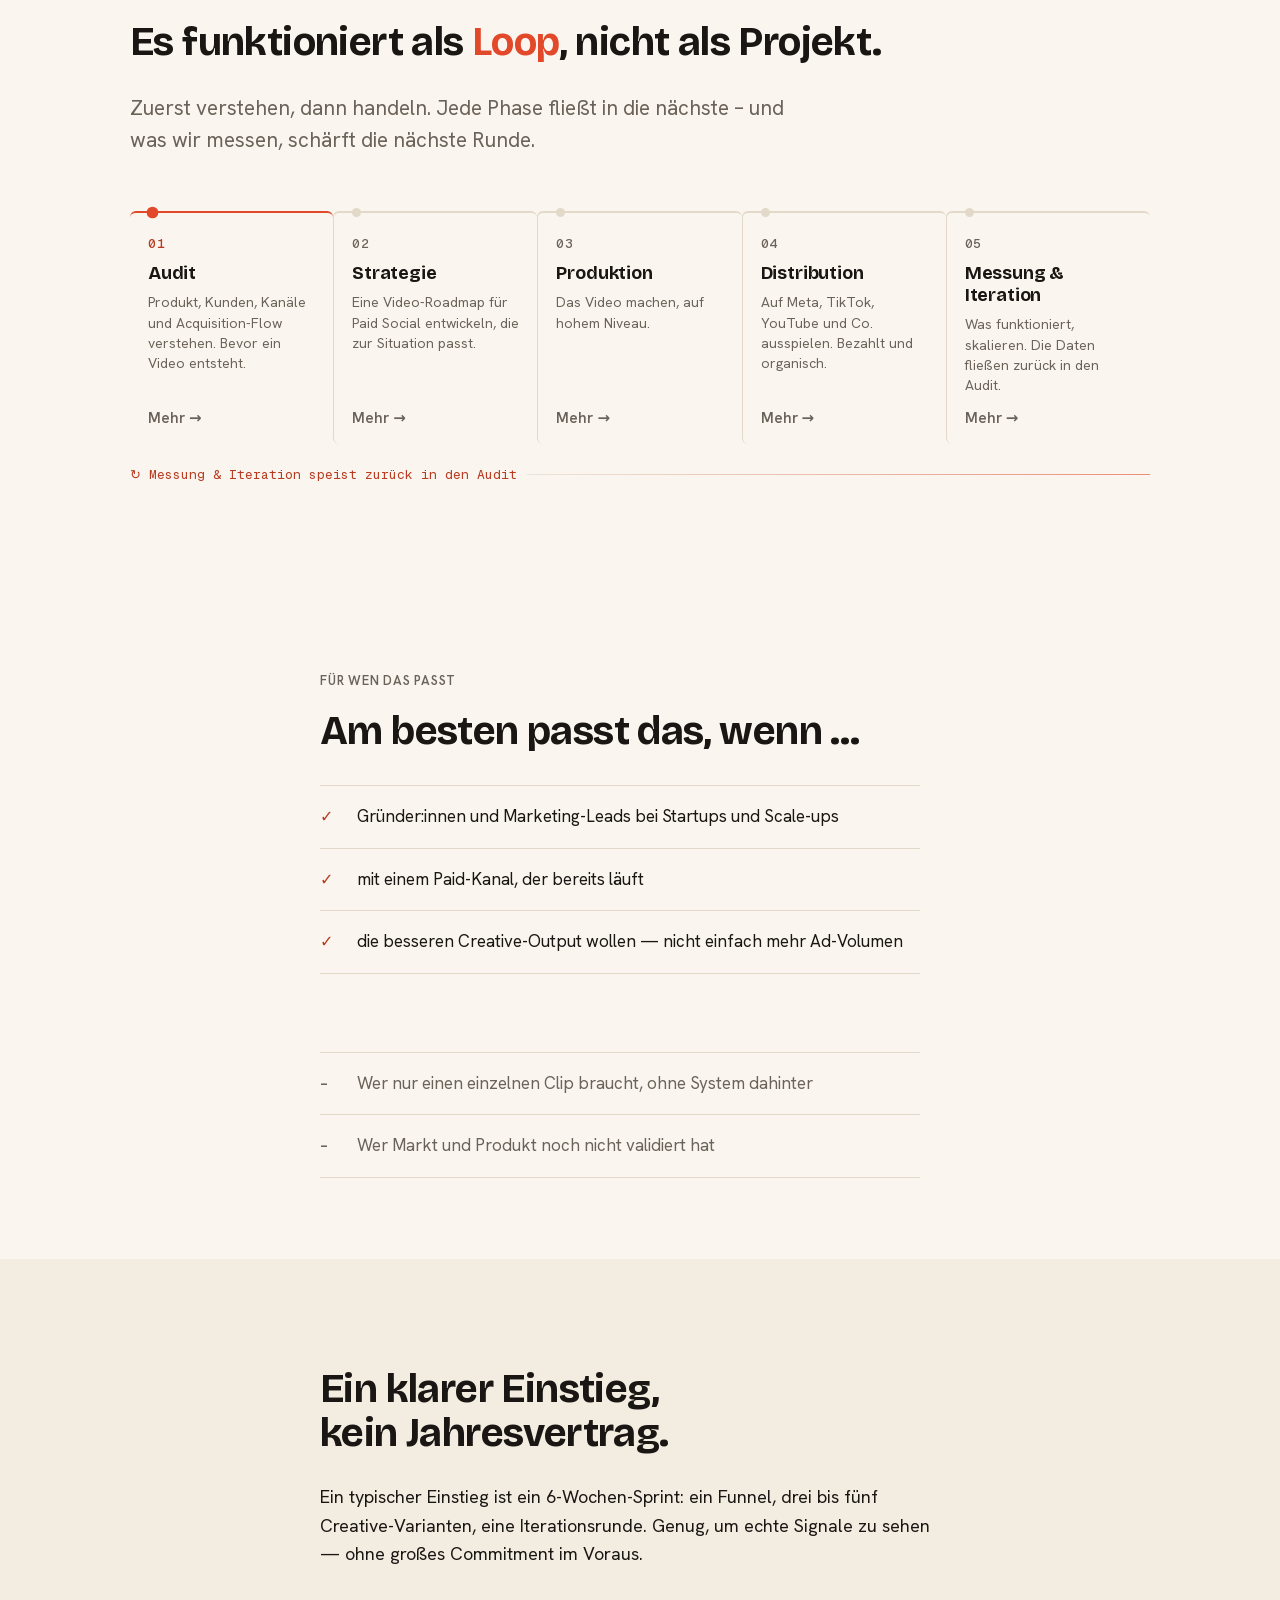
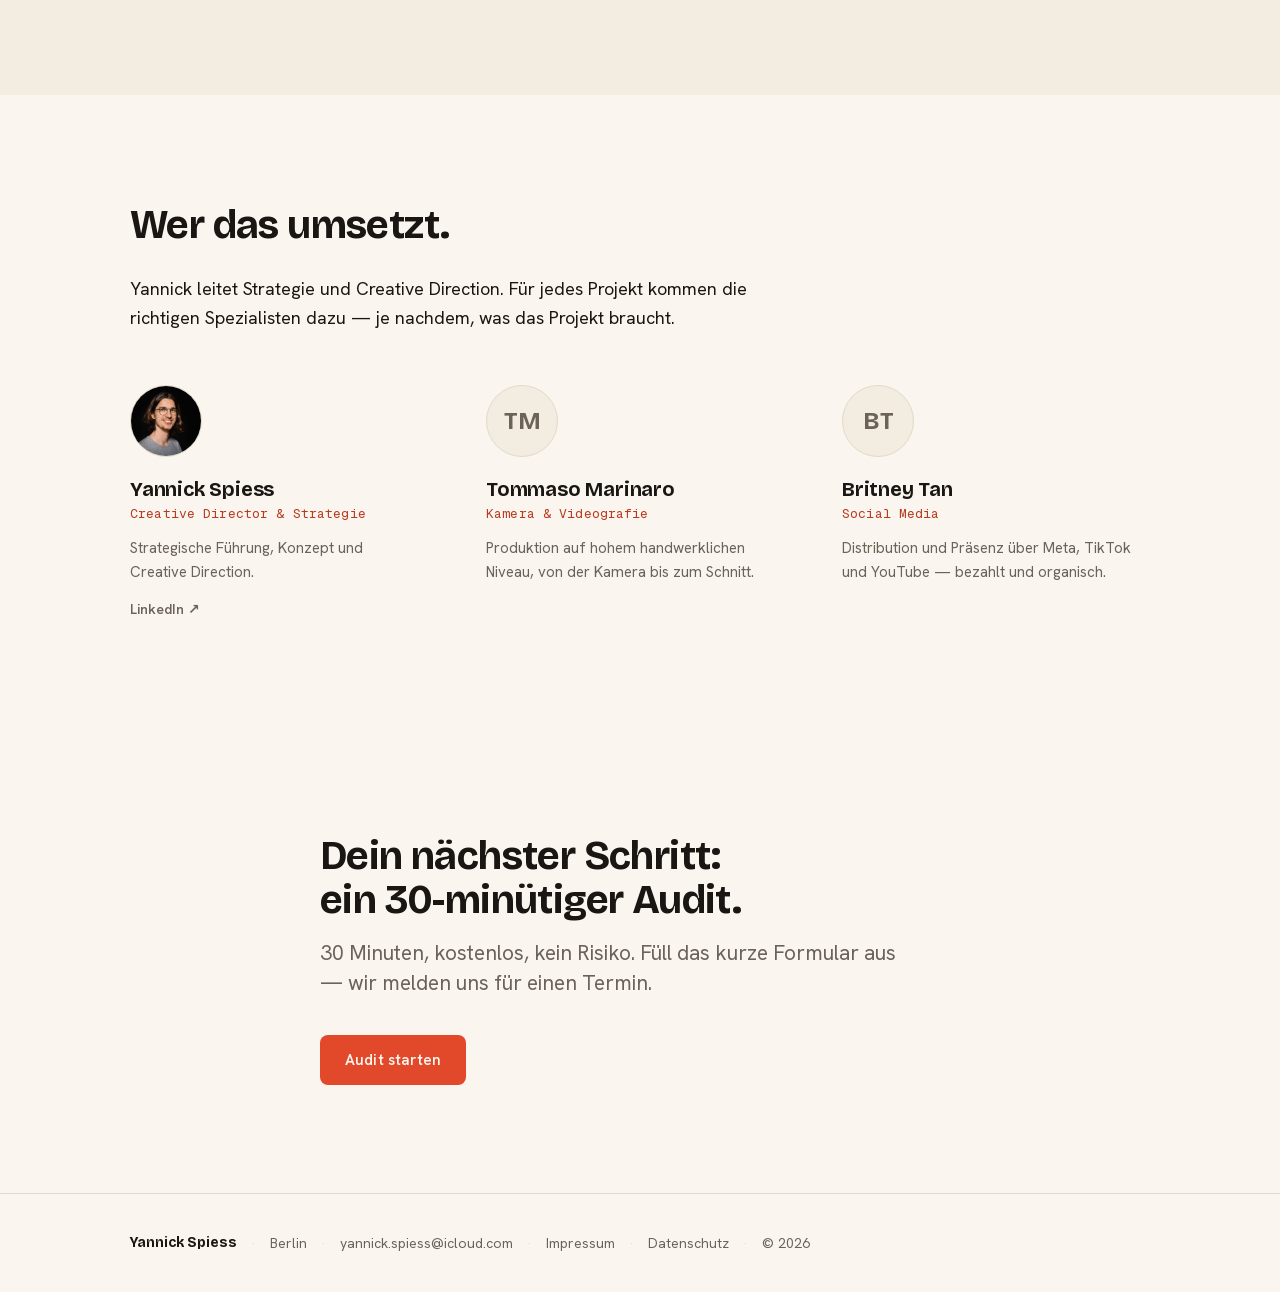
==== commit c2ec1b83: "add Datenschutzerklärung page; self-host fonts + React/Babel (kill Google-Fonts/unpkg CDN requests —" ====
--- a/index.html
+++ b/index.html
@@ -4,26 +4,31 @@
 <meta charset="utf-8">
 <meta name="viewport" content="width=device-width, initial-scale=1">
 <title>Yannick Spiess — Video-Wachstumssysteme</title>
-<link rel="preconnect" href="https://fonts.googleapis.com">
-<link rel="preconnect" href="https://fonts.gstatic.com" crossorigin>
+<meta name="description" content="Wie dein internes Video-Team: Strategie, Produktion und Distribution aus einer Hand. Mach Video zu deinem verlässlichen Kanal für neue Kunden.">
+<meta property="og:type" content="website">
+<meta property="og:title" content="Yannick Spiess — Video-Wachstumssysteme">
+<meta property="og:description" content="Mach Video zu deinem verlässlichen Kanal für neue Kunden. Strategie, Produktion und Distribution aus einer Hand.">
+<meta property="og:image" content="https://yannickspiess.github.io/assets/og-image.png">
+<meta property="og:url" content="https://yannickspiess.github.io/">
+<meta property="og:locale" content="de_DE">
+<meta name="twitter:card" content="summary_large_image">
+<link rel="icon" href="favicon.svg" type="image/svg+xml">
 <link rel="stylesheet" href="colors_and_type.css">
 <link rel="stylesheet" href="kit.css">
 </head>
 <body>
   <div id="root"></div>
 
-  <script src="https://unpkg.com/react@18.3.1/umd/react.development.js" integrity="sha384-hD6/rw4ppMLGNu3tX5cjIb+uRZ7UkRJ6BPkLpg4hAu/6onKUg4lLsHAs9EBPT82L" crossorigin="anonymous"></script>
-  <script src="https://unpkg.com/react-dom@18.3.1/umd/react-dom.development.js" integrity="sha384-u6aeetuaXnQ38mYT8rp6sbXaQe3NL9t+IBXmnYxwkUI2Hw4bsp2Wvmx4yRQF1uAm" crossorigin="anonymous"></script>
-  <script src="https://unpkg.com/@babel/standalone@7.29.0/babel.min.js" integrity="sha384-m08KidiNqLdpJqLq95G/LEi8Qvjl/xUYll3QILypMoQ65QorJ9Lvtp2RXYGBFj1y" crossorigin="anonymous"></script>
+  <script src="vendor/react.production.min.js"></script>
+  <script src="vendor/react-dom.production.min.js"></script>
+  <script src="vendor/babel.min.js"></script>
 
   <script type="text/babel" src="Header.jsx"></script>
   <script type="text/babel" src="Hero.jsx"></script>
   <script type="text/babel" src="StatCallout.jsx"></script>
-  <script type="text/babel" src="WhatThisMeans.jsx"></script>
   <script type="text/babel" src="LoopDiagram.jsx"></script>
   <script type="text/babel" src="HowItWorks.jsx"></script>
   <script type="text/babel" src="Proof.jsx"></script>
-  <script type="text/babel" src="ProblemStatements.jsx"></script>
   <script type="text/babel" src="Qualify.jsx"></script>
   <script type="text/babel" src="PilotOffer.jsx"></script>
   <script type="text/babel" src="Team.jsx"></script>
@@ -48,6 +53,14 @@
         return () => io.disconnect();
       }, []);
 
+      // Deep-link anchors (/#how etc.): the target doesn't exist until React renders,
+      // so the browser's native hash scroll silently no-ops. Re-trigger it after mount.
+      React.useEffect(() => {
+        if (!window.location.hash) return;
+        const target = document.querySelector(window.location.hash);
+        if (target) target.scrollIntoView();
+      }, []);
+
       return (
         <React.Fragment>
           <Header wordmark={WORDMARK} />
@@ -55,13 +68,11 @@
             <Hero />
             <PlatformStrip />
             <StatCallout />
-            <ProblemStatements />
             <HowItWorks />
-            <WhatThisMeans />
             <Qualify />
             <PilotOffer />
             <Team />
-            <SoftClose contact={CONTACT} />
+            <SoftClose />
           </main>
           <Footer wordmark={WORDMARK} contact={CONTACT} />
         </React.Fragment>
--- a/colors_and_type.css
+++ b/colors_and_type.css
@@ -6,12 +6,12 @@
    Derived verbatim from "Website Landing Page DESIGN System 2026-06-01.md".
    Direction: editorial restraint — warm paper-and-ink, one vermilion accent.
 
-   Fonts are free for commercial use and hosted on Google Fonts. Loaded via CDN
-   (see @import below) per the design spec. If you need offline/self-hosted
-   builds, drop woff2 files into /fonts and swap the @import for @font-face.
+   Fonts are free for commercial use. Self-hosted from /fonts (2026-06-11) —
+   no requests to Google; the CDN @import was a GDPR liability (LG München,
+   Google-Fonts-Abmahnungen). To update: re-download woff2 + fonts.css.
    ============================================================================ */
 
-@import url('https://fonts.googleapis.com/css2?family=Bricolage+Grotesque:opsz,wght@12..96,400;12..96,500;12..96,600;12..96,700;12..96,800&family=Hanken+Grotesk:wght@400;500;600&family=Geist+Mono:wght@400;500&display=swap');
+@import url('fonts/fonts.css');
 
 :root {
   /* ---------------------------------------------------------------------- */
--- a/kit.css
+++ b/kit.css
@@ -17,6 +17,16 @@
 
 .wrap { max-width: var(--content-text); margin: 0 auto; padding-inline: var(--gutter); }
 .wrap--wide { max-width: var(--content-wide); }
+
+/* Keyboard focus — one on-brand ring everywhere (WCAG 2.4.7). Buttons, links and
+   inputs previously had no visible focus state at all. */
+:where(a, button, input, select, textarea, [role='button']):focus-visible {
+  outline: 2px solid var(--accent);
+  outline-offset: 2px;
+}
+
+/* In-page anchors land below the sticky header instead of underneath it */
+:where(section, [id]) { scroll-margin-top: 80px; }
 
 /* Scroll-in entrance — quiet fade + translate, honored only when allowed */
 .reveal { opacity: 0; transform: translateY(14px); transition: opacity var(--dur-long) var(--ease-enter), transform var(--dur-long) var(--ease-enter); }
@@ -86,7 +96,7 @@
 }
 .stat-item__source {
   font-family: var(--font-mono);
-  font-size: 12px;
+  font-size: 13px; /* 12px ink-soft mono sat right at the AA contrast edge */
   letter-spacing: 0.02em;
   color: var(--ink-soft);
   margin: 0;
@@ -119,6 +129,19 @@
 .hero__screen-video { position: absolute; top: 2%; left: 4.85%; width: 90.3%; height: 96%; object-fit: cover; border-radius: 15% / 5.5%; z-index: 0; }
 .hero__hl { color: var(--accent); }
 
+/* Quiet pause/play toggle on the phone screen (WCAG 2.2.2 — looping motion must be
+   stoppable). Sits inside the bezel, bottom-right; visible but not shouting. */
+.hero__video-toggle {
+  position: absolute; right: 10%; bottom: 6%; z-index: 2;
+  width: 34px; height: 34px; border-radius: 50%;
+  display: flex; align-items: center; justify-content: center;
+  background: color-mix(in srgb, var(--ink) 55%, transparent);
+  color: var(--paper); border: none; cursor: pointer;
+  font-size: 11px; line-height: 1; padding: 0;
+  transition: background-color var(--dur-short) var(--ease-move);
+}
+.hero__video-toggle:hover { background: color-mix(in srgb, var(--ink) 75%, transparent); }
+
 .hero__title { font-family: var(--font-display); font-weight: 800; font-size: var(--fs-hero); letter-spacing: -.02em; line-height: 1.04; color: var(--ink); margin: 0; text-wrap: balance; }
 .hero__sub { font-family: var(--font-body); font-weight: 400; font-size: var(--fs-lede); line-height: 1.45; color: var(--ink-soft); margin: 24px 0 0; max-width: 46ch; }
 .hero__cta { display: flex; align-items: center; gap: 22px; margin-top: 40px; flex-wrap: wrap; }
@@ -129,7 +152,11 @@
   .hero__wrap { grid-template-columns: 1fr; align-items: start; }
   .hero__phone { order: 2; margin-top: 36px; justify-content: center; align-items: flex-start; }
   .hero__text  { order: 1; }
-  .hero__iphone { width: min(64vw, 320px); height: auto; }
+  /* Cap the mockup so the platform strip peeks into the first scroll — on a 30–60s
+     mobile skim, a full-height decoration costs a whole viewport of real content.
+     (Width-only cap: a max-height would letterbox the img box and misalign the
+     screen video, which is %-positioned against the img bounds.) */
+  .hero__iphone { width: min(54vw, 260px); height: auto; }
 }
 
 /* ---------------------------------------------------------------------- */
@@ -215,18 +242,19 @@
   flex: 1; padding: 22px 18px 18px; border-top: 2px solid var(--hair);
   border-radius: 6px; position: relative; cursor: pointer;
   display: flex; flex-direction: column;
-  transition: border-color var(--dur-medium) var(--ease-move);
+  transition: border-color var(--dur-medium) var(--ease-move), background-color var(--dur-short) var(--ease-move);
   user-select: none;
   outline: none;
 }
 .loop__stage:focus-visible { outline: 2px solid var(--accent); outline-offset: 2px; }
 .loop__stage + .loop__stage { border-left: 1px solid var(--hair); }
-/* Auto-cycling active state */
+/* Active = hovered/focused stage (stage 01 at rest) */
 .loop__stage.active { border-top-color: var(--accent); }
 .loop__stage.active .loop__dot { background: var(--accent); transform: scale(1.3); }
 .loop__stage.active .loop__num { color: var(--accent-ink); }
-/* Hover — only the chevron signals interactivity */
-.loop__stage:hover .loop__chevron { color: var(--accent); }
+/* Hover — the whole tile reads as clickable, not just the chevron */
+.loop__stage:hover { background: var(--paper-2); }
+.loop__stage:hover .loop__chevron { color: var(--accent-ink); }
 /* Expanded — top border stays vermilion, chevron vermilion */
 .loop__stage--expanded { border-top-color: var(--accent); }
 .loop__stage--expanded .loop__dot { background: var(--accent); transform: scale(1.3); }
@@ -235,16 +263,19 @@
 .loop__num { font-family: var(--font-mono); font-size: 13px; font-weight: 500; letter-spacing: .04em; color: var(--ink-soft); display: block; margin-bottom: 10px; transition: color var(--dur-medium) var(--ease-move); }
 .loop__name { font-family: var(--font-display); font-weight: 700; font-size: 18px; letter-spacing: -.01em; color: var(--ink); margin: 0 0 8px; }
 .loop__desc { font-family: var(--font-body); font-size: 14px; line-height: 1.45; color: var(--ink-soft); margin: 0; }
-/* Chevron pinned to bottom of card at consistent height */
-.loop__chevron { font-family: var(--font-body); font-weight: 600; font-size: 22px; color: var(--ink-soft); display: block; margin-top: auto; padding-top: 16px; line-height: 1; transition: color var(--dur-short) var(--ease-move); }
+/* Chevron pinned to bottom of card — link-styled so it reads as an action, and sized
+   below the stage name so it supports the card instead of competing with it */
+.loop__chevron { font-family: var(--font-body); font-weight: 600; font-size: 15px; color: var(--ink-soft); display: block; margin-top: auto; padding-top: 16px; line-height: 1; transition: color var(--dur-short) var(--ease-move); }
 .loop__return { font-family: var(--font-mono); font-size: 13px; color: var(--accent-ink); margin-top: 22px; display: flex; align-items: center; gap: 10px; }
 .loop__return .arc { flex: 1; height: 1px; background: linear-gradient(to right, var(--hair), var(--accent)); opacity: .6; }
+/* Mobile-only inline detail (opens under the tapped tile). Hidden on desktop. */
+.loop__inline-expand { display: none; }
 /* Expanded detail panel */
 .loop__expand {
   margin-top: 14px;
   padding: 22px 26px;
   background: var(--paper-2);
-  border-radius: 8px;
+  border-radius: 0 8px 8px 0;
   border-left: 3px solid var(--accent);
   animation: expand-in var(--dur-medium) var(--ease-enter) both;
 }
@@ -282,6 +313,15 @@
   .loop__stage { border-top: 2px solid var(--hair); }
   .loop__stage + .loop__stage { border-left: none; }
   .loop__dot { left: 0; }
+  /* Detail opens directly under the tapped tile; bottom panel is hidden here */
+  .loop__expand { display: none; }
+  .loop__inline-expand {
+    display: block; margin-top: 14px; padding: 16px 18px;
+    background: var(--paper-2); border-radius: 8px; border-left: 3px solid var(--accent);
+  }
+  .loop__inline-expand p {
+    font-family: var(--font-body); font-size: 16px; line-height: 1.55; color: var(--ink); margin: 0;
+  }
 }
 
 /* ---------------------------------------------------------------------- */
@@ -405,12 +445,16 @@
 
 .audit-item__label { display: block; font-family: var(--font-display); font-weight: 700; font-size: 22px; letter-spacing: -.015em; line-height: 1.15; color: var(--ink); margin-bottom: 10px; }
 .audit-item__desc { font-family: var(--font-body); font-size: 15px; line-height: 1.65; color: var(--ink-soft); margin: 0; text-wrap: pretty; }
-.audit-result { margin: 0; }
-.audit-result__label { font-family: var(--font-body); font-weight: 700; font-size: 12px; letter-spacing: .07em; text-transform: uppercase; color: var(--ink); margin: 0 0 10px; }
-.audit-result__text { font-family: var(--font-body); font-size: var(--fs-body); line-height: 1.55; color: var(--ink-soft); margin: 0; max-width: 58ch; text-wrap: pretty; }
+.audit-result {
+  margin: 0; padding: 24px 28px;
+  background: var(--paper); border-radius: 8px;
+  border: 1px solid var(--hair);
+}
+.audit-result__label { font-family: var(--font-body); font-weight: 700; font-size: 12px; letter-spacing: .07em; text-transform: uppercase; color: var(--accent-ink); margin: 0 0 10px; }
+.audit-result__text { font-family: var(--font-body); font-size: var(--fs-body); line-height: 1.55; color: var(--ink); margin: 0; max-width: 58ch; text-wrap: pretty; }
 .audit-result__kw {
   font-weight: 700;
-  color: var(--ink);
+  color: var(--accent-ink);
 }
 
 /* ---------------------------------------------------------------------- */
@@ -447,29 +491,42 @@
 /* V2 ADDITIONS (2026-06-08) — stat story, fit, pilot, team                */
 /* ====================================================================== */
 
-/* Stat callout — narrative framing around the two research stats */
+/* Stat callout — editorial callout above the two research stats */
 .stat-callout__eyebrow { margin-bottom: 24px; }
-.stat-callout__story {
-  font-family: var(--font-body); font-size: var(--fs-lede); line-height: 1.55;
-  color: var(--ink); max-width: 60ch; margin: 0 0 56px; text-wrap: pretty;
-}
-.stat-callout__cred {
-  font-family: var(--font-body); font-size: var(--fs-lede); line-height: 1.5;
-  color: var(--ink); max-width: 56ch; margin: 56px 0 0;
-  padding-top: 28px; border-top: 1px solid var(--hair); text-wrap: pretty;
+.stat-callout__pullquote {
+  font-family: var(--font-display); font-size: clamp(24px, 3.2vw, 36px);
+  font-weight: 300; line-height: 1.2; color: var(--ink);
+  max-width: 26ch; margin: 0 0 56px;
+  padding-left: 1.25rem; border-left: 3px solid var(--accent);
+  text-wrap: balance;
+}
+
+/* Video intro — responsive 16:9 YouTube embed */
+.video-intro { padding-block: clamp(64px, 10vh, 108px); border-bottom: 1px solid var(--hair); }
+.video-intro__embed {
+  position: relative; padding-bottom: 56.25%; height: 0;
+  overflow: hidden; border-radius: 8px; margin-top: 48px;
+}
+.video-intro__frame {
+  position: absolute; top: 0; left: 0; width: 100%; height: 100%; border: 0;
 }
 
 /* Qualify — who it's for / who it isn't */
+#fit { padding-block: clamp(64px, 9vh, 120px); }
 .fit__list { margin-top: 32px; }
 .fit__list li { align-items: baseline; }
 .fit__mk { font-family: var(--font-body); font-weight: 700; font-size: 16px; color: var(--accent-ink); flex: none; width: 1.2em; }
-.fit__not-label { font-family: var(--font-body); font-weight: 600; font-size: 14px; letter-spacing: .03em; text-transform: uppercase; color: var(--ink-soft); margin: 40px 0 0; }
+.fit__not-label { font-family: var(--font-body); font-weight: 600; font-size: 14px; letter-spacing: .03em; text-transform: uppercase; color: var(--ink-soft); margin: 48px 0 0; }
 .fit__list--no { margin-top: 12px; }
 .fit__list--no li { color: var(--ink-soft); }
 .fit__mk--no { color: var(--ink-soft); font-weight: 600; }
 
 /* Pilot offer */
-.pilot__note { font-family: var(--font-body); font-size: 16px; line-height: 1.6; color: var(--ink-soft); margin: 24px 0 0; max-width: 58ch; text-wrap: pretty; }
+.pilot__note {
+  font-family: var(--font-body); font-size: 15px; line-height: 1.65; color: var(--ink-soft);
+  margin: 32px 0 0; max-width: 58ch; text-wrap: pretty;
+  padding-top: 28px; border-top: 1px solid var(--hair);
+}
 
 /* Team — 3-up card grid; placeholder initials avatars until photos land */
 .team__grid { display: grid; grid-template-columns: repeat(3, 1fr); gap: clamp(28px, 4vw, 48px); margin-top: 52px; }
@@ -481,6 +538,8 @@
   font-family: var(--font-display); font-weight: 700; font-size: 24px;
   color: var(--ink-soft); margin-bottom: 20px;
 }
+.team__photo--img { overflow: hidden; }
+.team__photo--img img { width: 100%; height: 100%; object-fit: cover; display: block; }
 .team__name { font-family: var(--font-display); font-weight: 700; font-size: 20px; letter-spacing: -.01em; color: var(--ink); margin: 0 0 4px; }
 .team__role { font-family: var(--font-mono); font-size: 13px; letter-spacing: .01em; color: var(--accent-ink); margin: 0 0 14px; }
 .team__bio { font-family: var(--font-body); font-size: 15px; line-height: 1.6; color: var(--ink-soft); margin: 0 0 16px; text-wrap: pretty; }
@@ -490,3 +549,71 @@
 @media (max-width: 760px) {
   .team__grid { grid-template-columns: 1fr; gap: 36px; }
 }
+
+/* ---------------------------------------------------------------------- */
+/* CONTACT FORM — kontakt.html qualifying form                              */
+/* ---------------------------------------------------------------------- */
+.wrap--narrow { max-width: 640px; }
+
+.contact-form { padding-block: clamp(64px, 10vh, 108px); }
+.contact-form__heading { margin: 0 0 20px; }
+.contact-form__intro { font-size: var(--fs-lede); line-height: 1.5; color: var(--ink-soft); margin: 0 0 28px; text-wrap: pretty; }
+
+/* Direct channels — phone/WhatsApp + email above the form (form is one option, not the only one) */
+.contact-form__channels {
+  display: flex; flex-wrap: wrap; gap: 16px 40px;
+  margin: 0 0 48px; padding-bottom: 32px;
+  border-bottom: 1px solid var(--hair);
+}
+.contact-form__channel {
+  display: flex; flex-direction: column; gap: 4px;
+  font-family: var(--font-body); font-weight: 600; font-size: 16px;
+  color: var(--ink); text-decoration: none;
+  transition: color var(--dur-short) var(--ease-move);
+}
+.contact-form__channel:hover { color: var(--accent-ink); }
+.contact-form__channel-label {
+  font-family: var(--font-mono); font-weight: 400; font-size: 12px;
+  letter-spacing: .04em; text-transform: uppercase; color: var(--ink-soft);
+}
+.contact-form__prep { font-size: var(--fs-lede); line-height: 1.5; color: var(--ink-soft); margin: 0 0 40px; text-wrap: pretty; }
+
+.contact-form__form { display: flex; flex-direction: column; gap: 24px; }
+
+.contact-form__row { display: flex; flex-direction: column; }
+.contact-form__row--2col { flex-direction: row; gap: 20px; }
+.contact-form__row--2col .contact-form__field { flex: 1; }
+
+.contact-form__field { display: flex; flex-direction: column; gap: 6px; }
+.contact-form__label { font-family: var(--font-body); font-weight: 600; font-size: 14px; color: var(--ink); }
+
+.contact-form__input {
+  font-family: var(--font-body); font-size: var(--fs-body);
+  color: var(--ink); background: transparent;
+  border: 1.5px solid var(--hair); border-radius: 6px;
+  padding: 12px 14px; outline: none;
+  transition: border-color var(--dur-short) var(--ease-move);
+  width: 100%;
+}
+.contact-form__input:focus { border-color: var(--accent); }
+.contact-form__textarea { resize: vertical; min-height: 140px; }
+
+.contact-form__actions { margin-top: 8px; }
+.contact-form__success { font-size: var(--fs-lede); color: var(--ink); padding-block: clamp(64px, 10vh, 108px); }
+.contact-form__error { font-size: 14px; color: #c0392b; margin: 0; }
+
+@media (max-width: 600px) {
+  .contact-form__row--2col { flex-direction: column; gap: 24px; }
+}
+
+/* ---------------------------------------------------------------------- */
+/* LEGAL — impressum.html                                                   */
+/* ---------------------------------------------------------------------- */
+.legal { padding-block: clamp(64px, 10vh, 108px); }
+.legal__heading { margin: 0 0 40px; }
+.legal__subheading {
+  font-family: var(--font-mono); font-weight: 400; font-size: 13px;
+  letter-spacing: .04em; text-transform: uppercase; color: var(--ink-soft);
+  margin: 36px 0 10px;
+}
+.legal__block { font-family: var(--font-body); font-size: var(--fs-body); line-height: 1.7; color: var(--ink); margin: 0; }
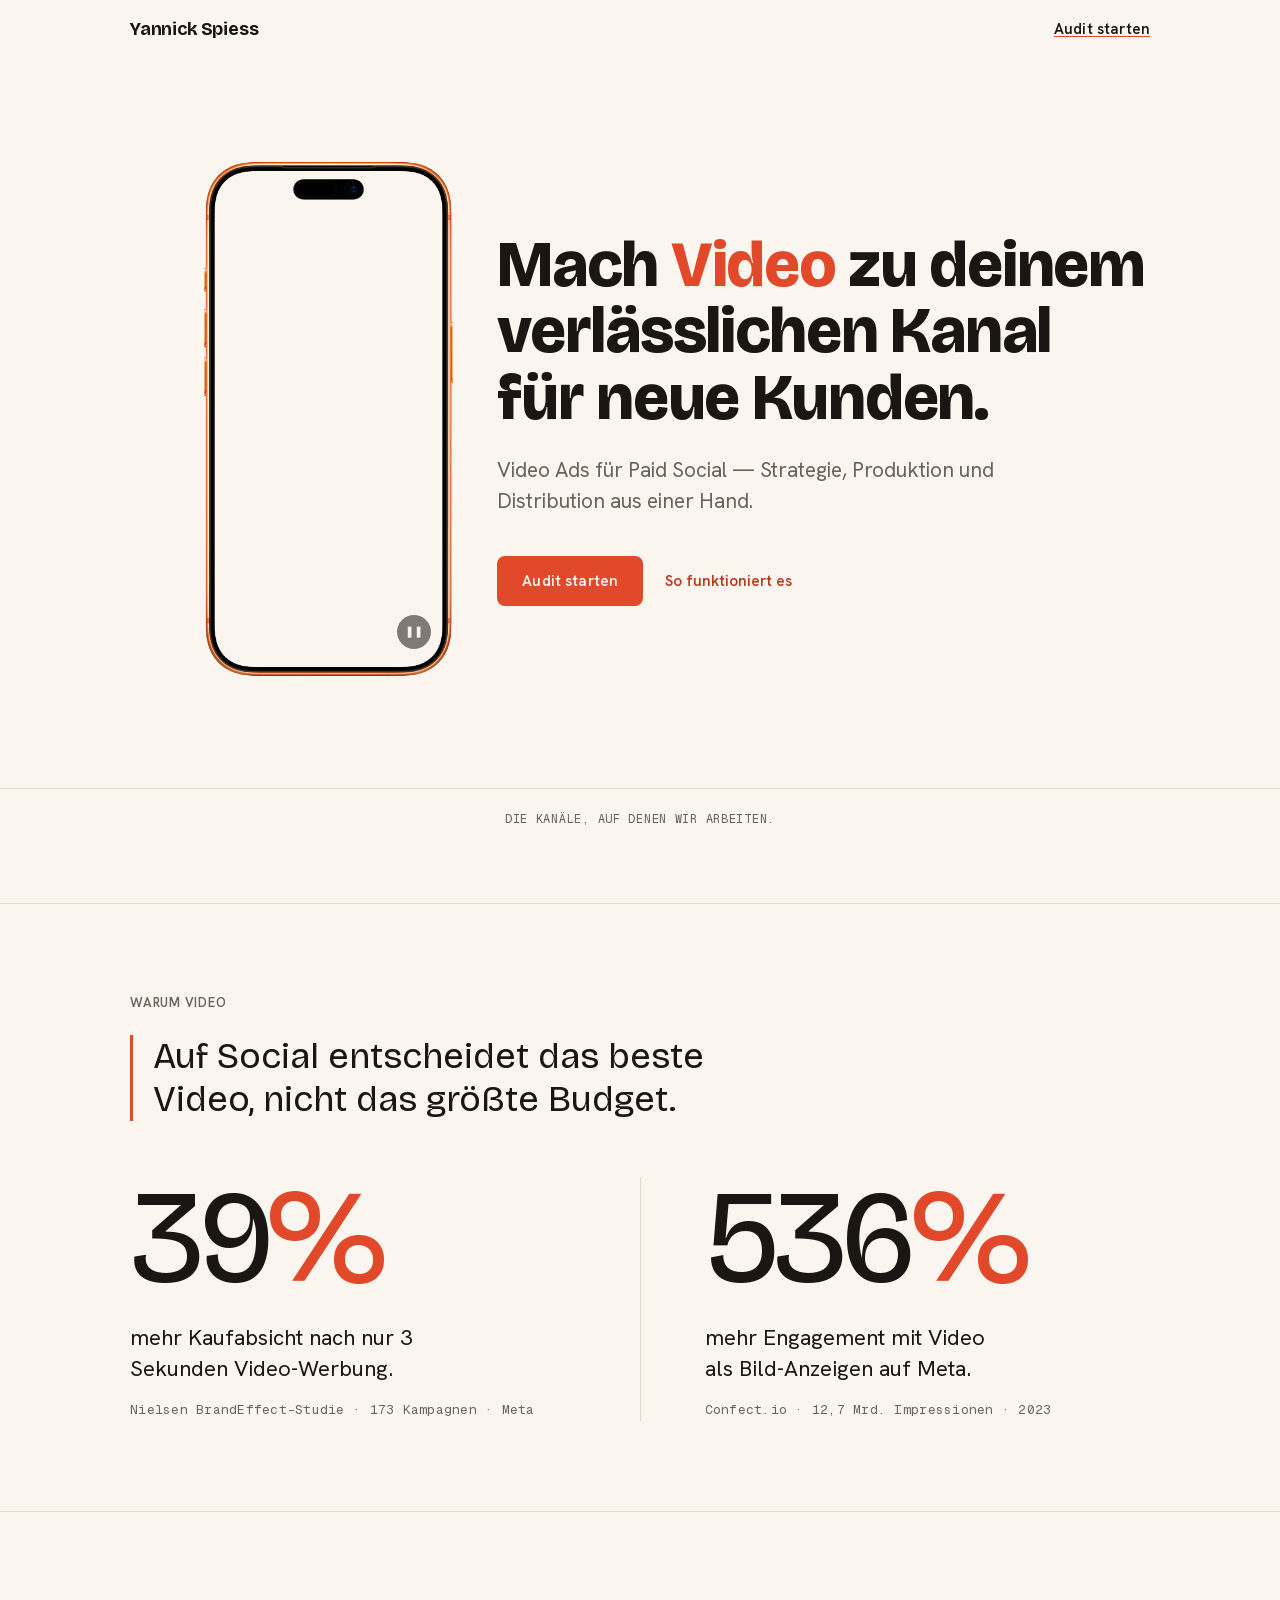
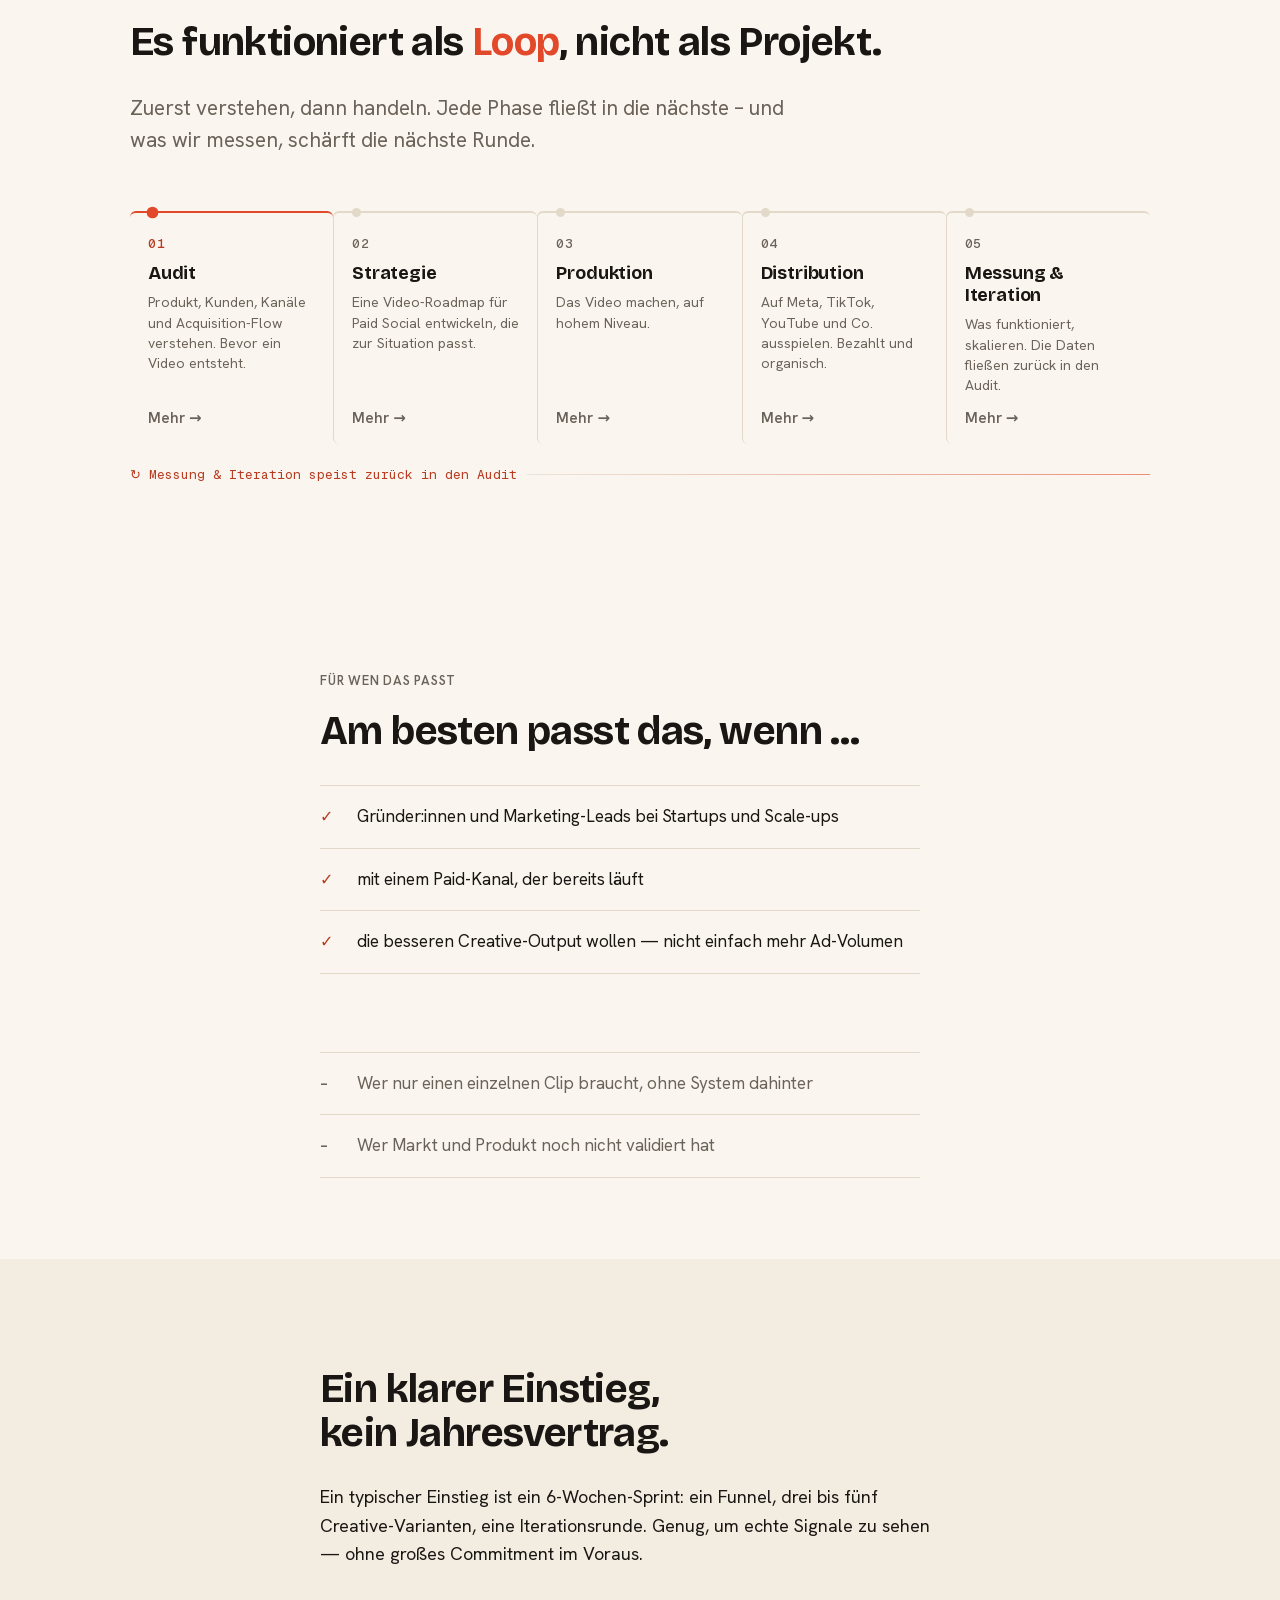
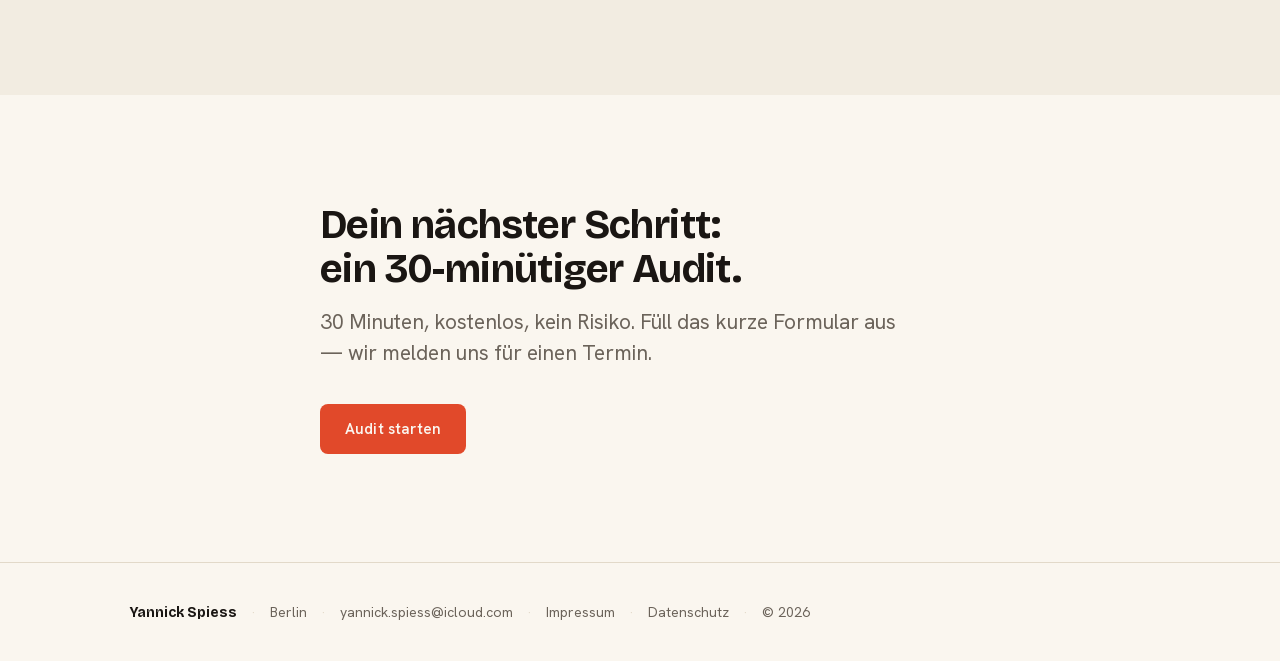
==== commit b5c44c62: "remove the people section entirely Reverses the same-day reframing in 236e9f7 on Yannick's call. Rew" ====
--- a/index.html
+++ b/index.html
@@ -4,7 +4,7 @@
 <meta charset="utf-8">
 <meta name="viewport" content="width=device-width, initial-scale=1">
 <title>Yannick Spiess — Video-Wachstumssysteme</title>
-<meta name="description" content="Wie dein internes Video-Team: Strategie, Produktion und Distribution aus einer Hand. Mach Video zu deinem verlässlichen Kanal für neue Kunden.">
+<meta name="description" content="Video Ads für Paid Social — Strategie, Produktion und Distribution aus einer Hand. Mach Video zu deinem verlässlichen Kanal für neue Kunden.">
 <meta property="og:type" content="website">
 <meta property="og:title" content="Yannick Spiess — Video-Wachstumssysteme">
 <meta property="og:description" content="Mach Video zu deinem verlässlichen Kanal für neue Kunden. Strategie, Produktion und Distribution aus einer Hand.">
@@ -31,7 +31,6 @@
   <script type="text/babel" src="Proof.jsx"></script>
   <script type="text/babel" src="Qualify.jsx"></script>
   <script type="text/babel" src="PilotOffer.jsx"></script>
-  <script type="text/babel" src="Team.jsx"></script>
   <script type="text/babel" src="SoftClose.jsx"></script>
   <script type="text/babel" src="Footer.jsx"></script>
 
@@ -71,7 +70,6 @@
             <HowItWorks />
             <Qualify />
             <PilotOffer />
-            <Team />
             <SoftClose />
           </main>
           <Footer wordmark={WORDMARK} contact={CONTACT} />
--- a/kit.css
+++ b/kit.css
@@ -488,7 +488,7 @@
 .ftr__tag { margin-left: auto; font-style: normal; }
 
 /* ====================================================================== */
-/* V2 ADDITIONS (2026-06-08) — stat story, fit, pilot, team                */
+/* V2 ADDITIONS (2026-06-08) — stat story, fit, pilot                      */
 /* ====================================================================== */
 
 /* Stat callout — editorial callout above the two research stats */
@@ -528,27 +528,8 @@
   padding-top: 28px; border-top: 1px solid var(--hair);
 }
 
-/* Team — 3-up card grid; placeholder initials avatars until photos land */
-.team__grid { display: grid; grid-template-columns: repeat(3, 1fr); gap: clamp(28px, 4vw, 48px); margin-top: 52px; }
-.team__card { display: flex; flex-direction: column; }
-.team__photo {
-  width: 72px; height: 72px; border-radius: 50%;
-  background: var(--paper-2); border: 1px solid var(--hair);
-  display: flex; align-items: center; justify-content: center;
-  font-family: var(--font-display); font-weight: 700; font-size: 24px;
-  color: var(--ink-soft); margin-bottom: 20px;
-}
-.team__photo--img { overflow: hidden; }
-.team__photo--img img { width: 100%; height: 100%; object-fit: cover; display: block; }
-.team__name { font-family: var(--font-display); font-weight: 700; font-size: 20px; letter-spacing: -.01em; color: var(--ink); margin: 0 0 4px; }
-.team__role { font-family: var(--font-mono); font-size: 13px; letter-spacing: .01em; color: var(--accent-ink); margin: 0 0 14px; }
-.team__bio { font-family: var(--font-body); font-size: 15px; line-height: 1.6; color: var(--ink-soft); margin: 0 0 16px; text-wrap: pretty; }
-.team__link { font-family: var(--font-body); font-size: 14px; font-weight: 600; color: var(--ink-soft); text-decoration: none; margin-top: auto; transition: color var(--dur-short) var(--ease-move); }
-.team__link:hover { color: var(--accent-ink); }
-
-@media (max-width: 760px) {
-  .team__grid { grid-template-columns: 1fr; gap: 36px; }
-}
+/* The people/"Zusammenarbeit" card grid was removed 2026-08-01 together with the section
+   (see DECISIONS). Its CSS went with it — recover from git history if the section returns. */
 
 /* ---------------------------------------------------------------------- */
 /* CONTACT FORM — kontakt.html qualifying form                              */
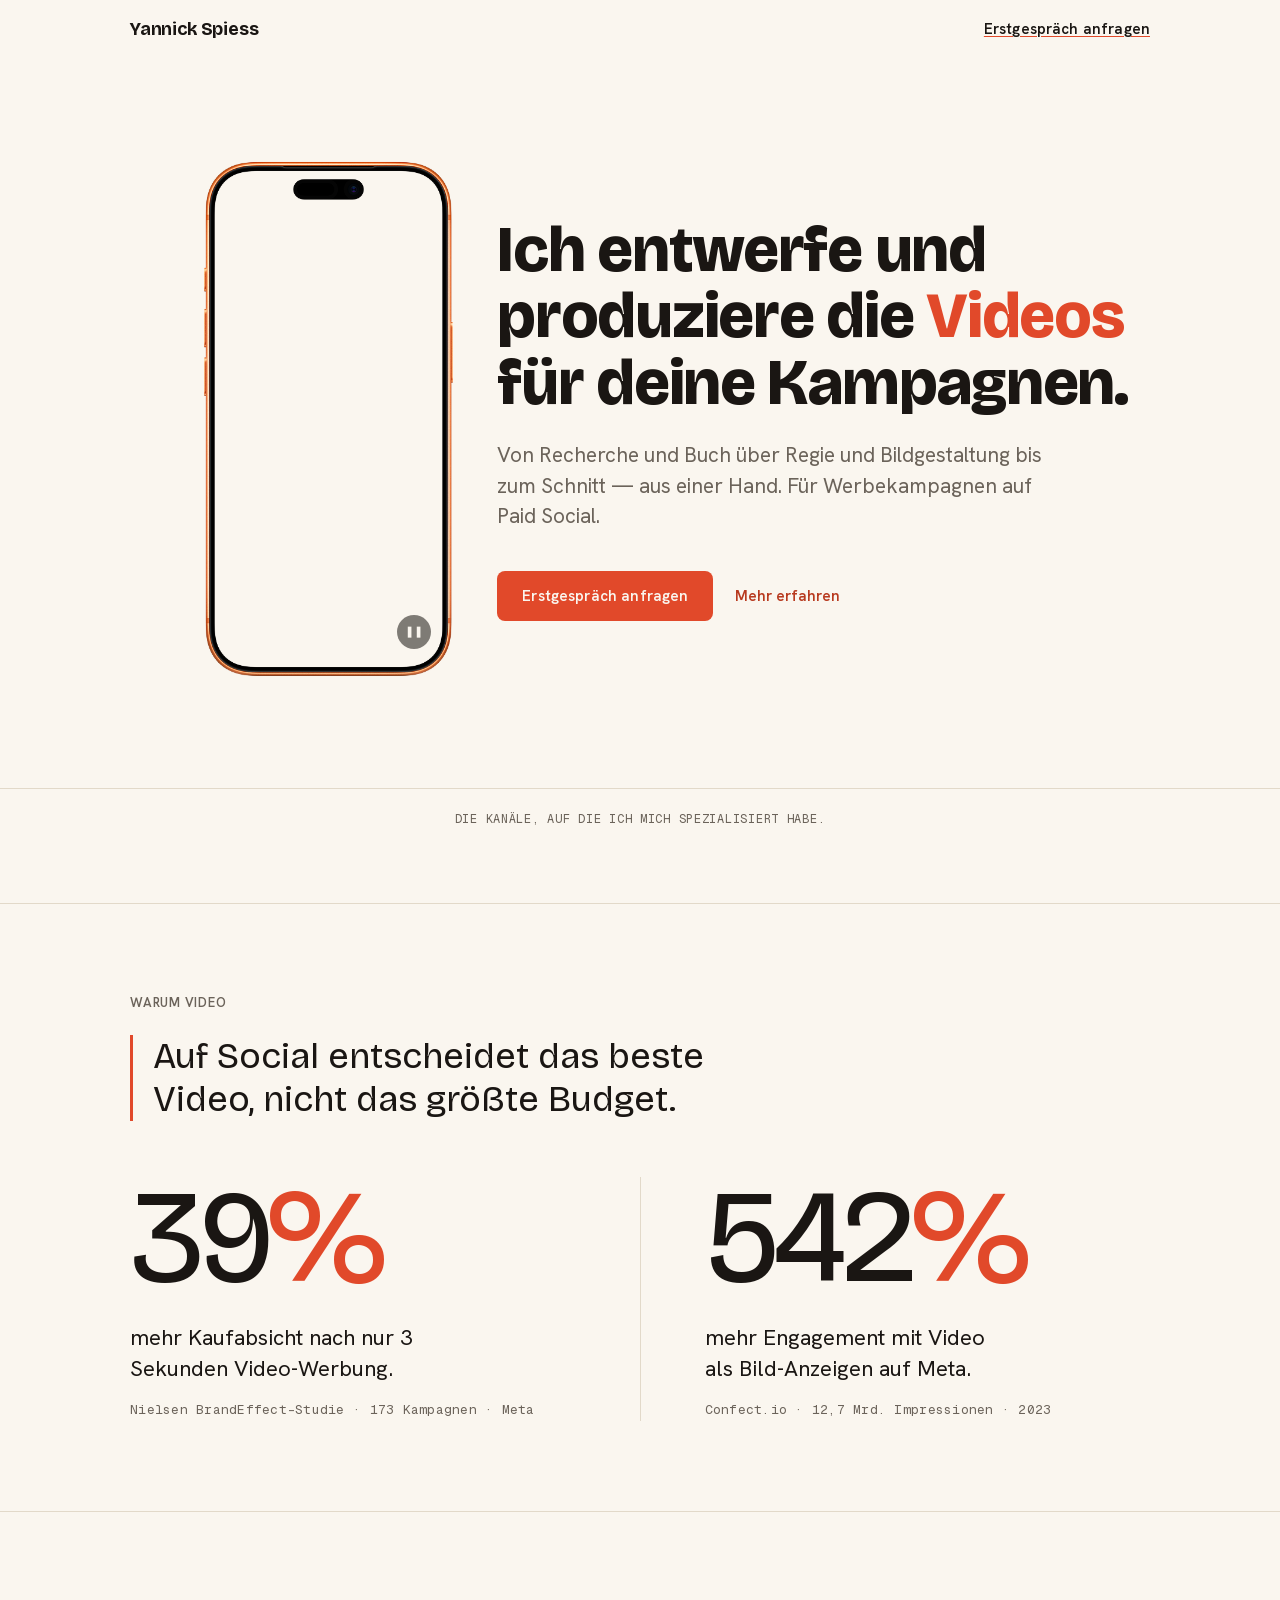
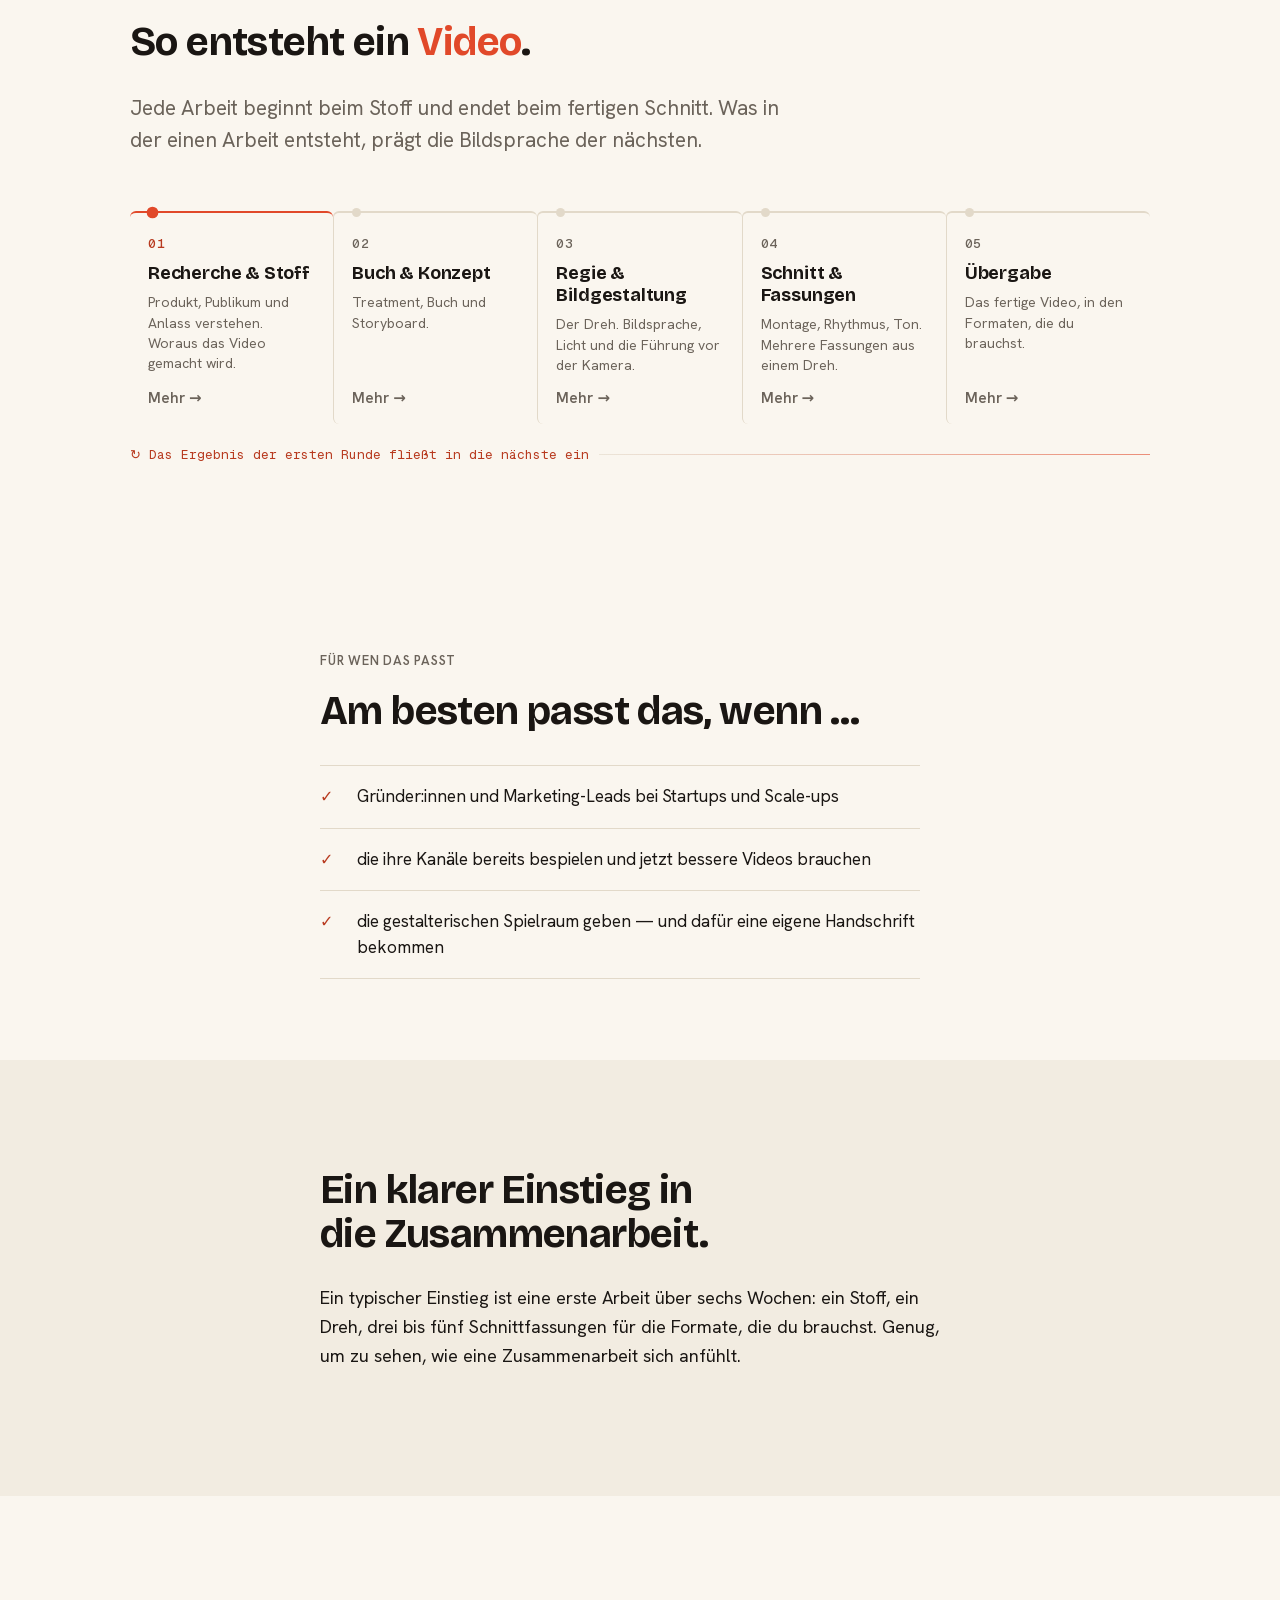
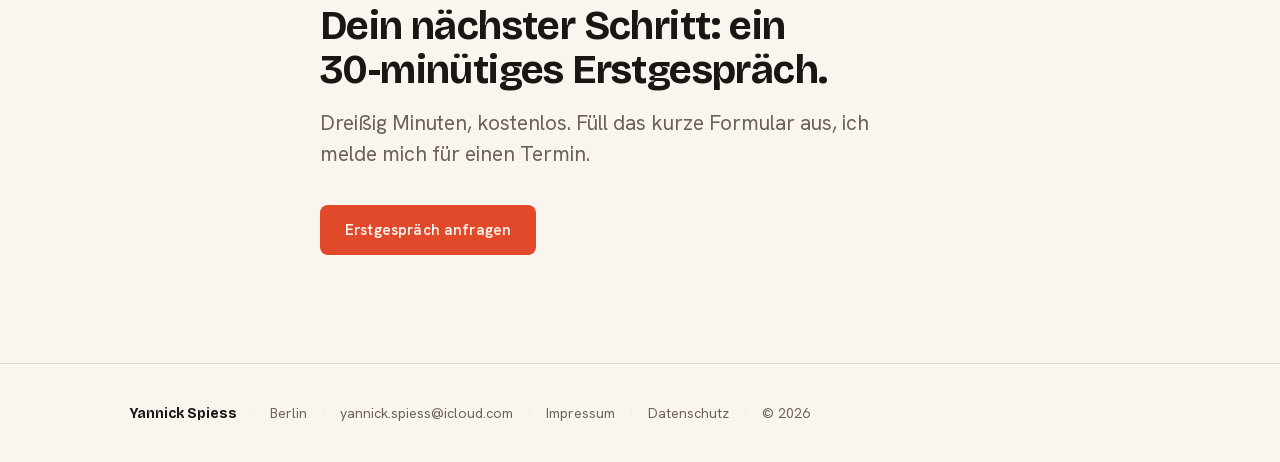
==== commit d3f6d63b: "Weg B+: copy auf die KSK-Linie umgebaut, mit Yannicks Revision Die Seite argumentierte strukturell g" ====
--- a/index.html
+++ b/index.html
@@ -3,11 +3,11 @@
 <head>
 <meta charset="utf-8">
 <meta name="viewport" content="width=device-width, initial-scale=1">
-<title>Yannick Spiess — Video-Wachstumssysteme</title>
-<meta name="description" content="Video Ads für Paid Social — Strategie, Produktion und Distribution aus einer Hand. Mach Video zu deinem verlässlichen Kanal für neue Kunden.">
+<title>Yannick Spiess — Videos für Marken und Kampagnen</title>
+<meta name="description" content="Ich entwerfe und produziere Videos für Werbekampagnen auf Paid Social — von Recherche und Buch über Regie und Bildgestaltung bis zum Schnitt. Einzelunternehmen in Berlin.">
 <meta property="og:type" content="website">
-<meta property="og:title" content="Yannick Spiess — Video-Wachstumssysteme">
-<meta property="og:description" content="Mach Video zu deinem verlässlichen Kanal für neue Kunden. Strategie, Produktion und Distribution aus einer Hand.">
+<meta property="og:title" content="Yannick Spiess — Videos für Marken und Kampagnen">
+<meta property="og:description" content="Von Recherche und Buch über Regie und Bildgestaltung bis zum Schnitt — die Videos für deine Kampagnen, aus einer Hand.">
 <meta property="og:image" content="https://yannickspiess.github.io/assets/og-image.png">
 <meta property="og:url" content="https://yannickspiess.github.io/">
 <meta property="og:locale" content="de_DE">
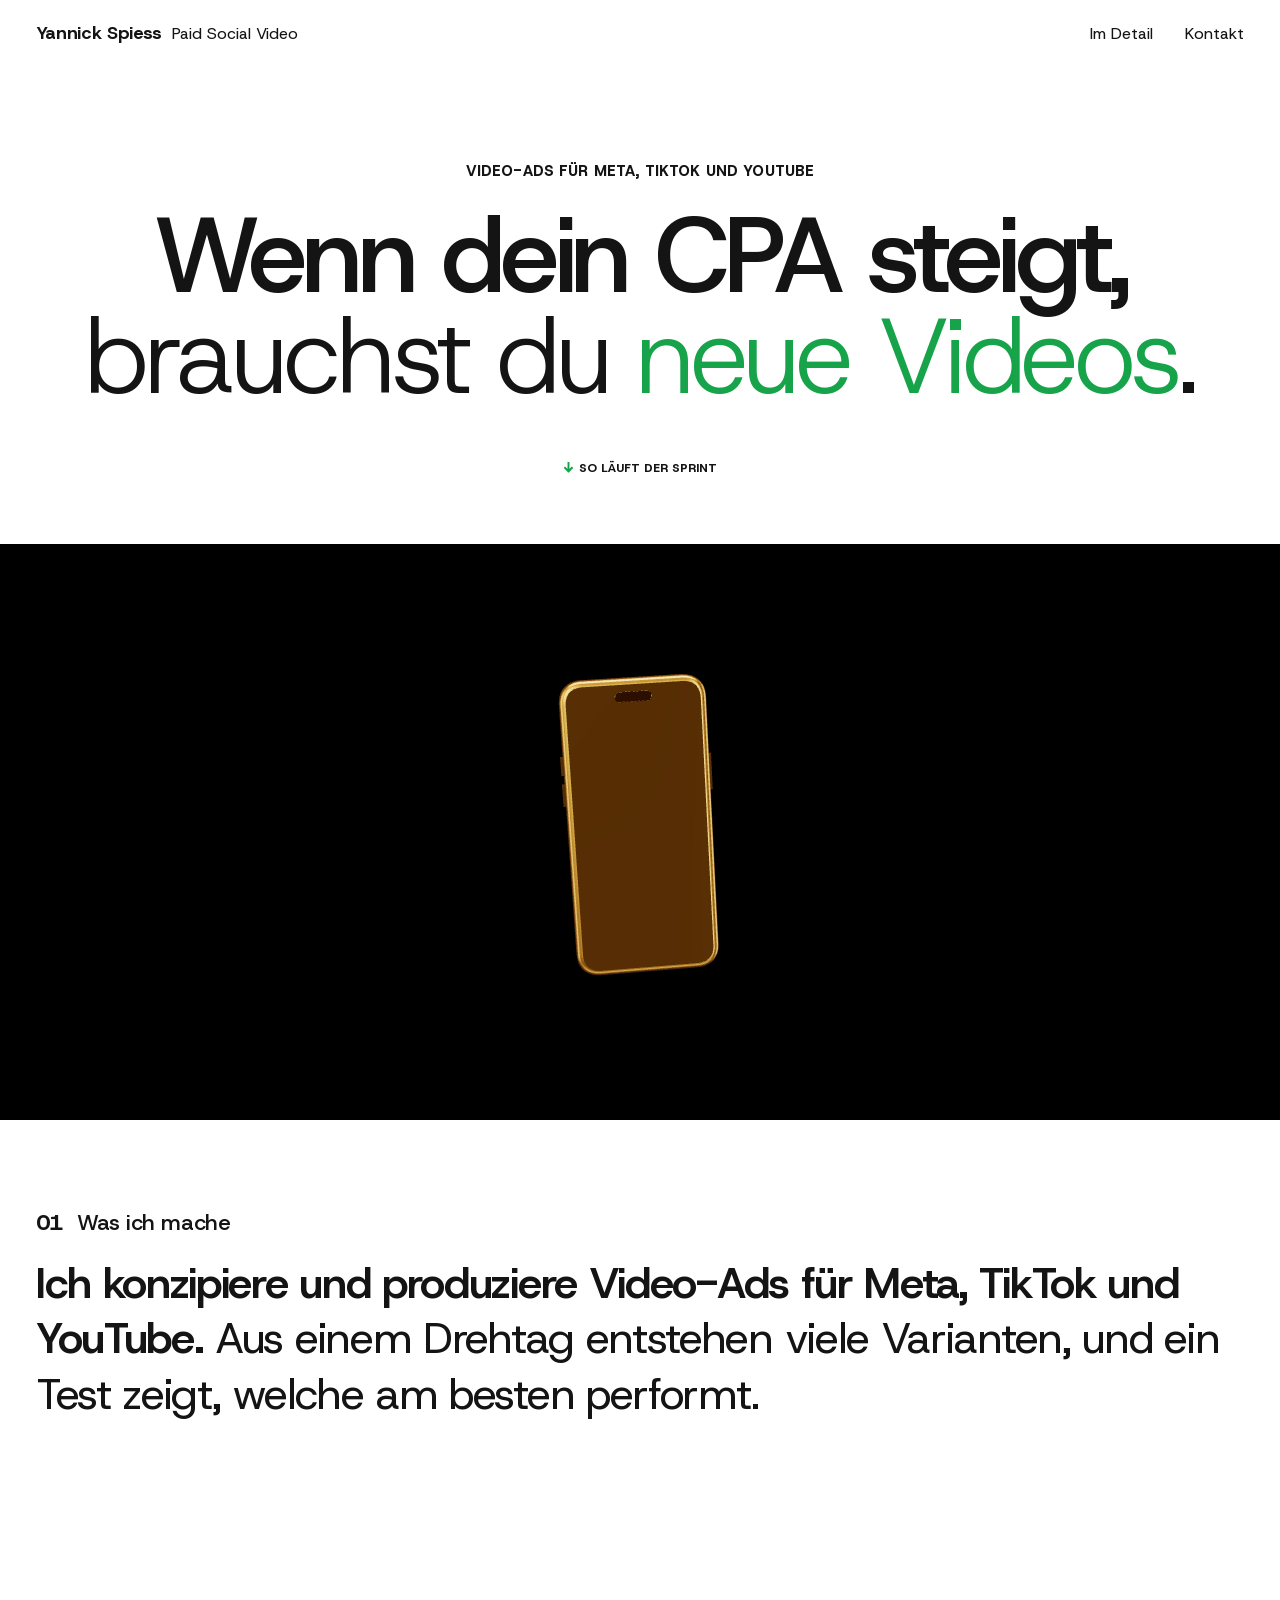
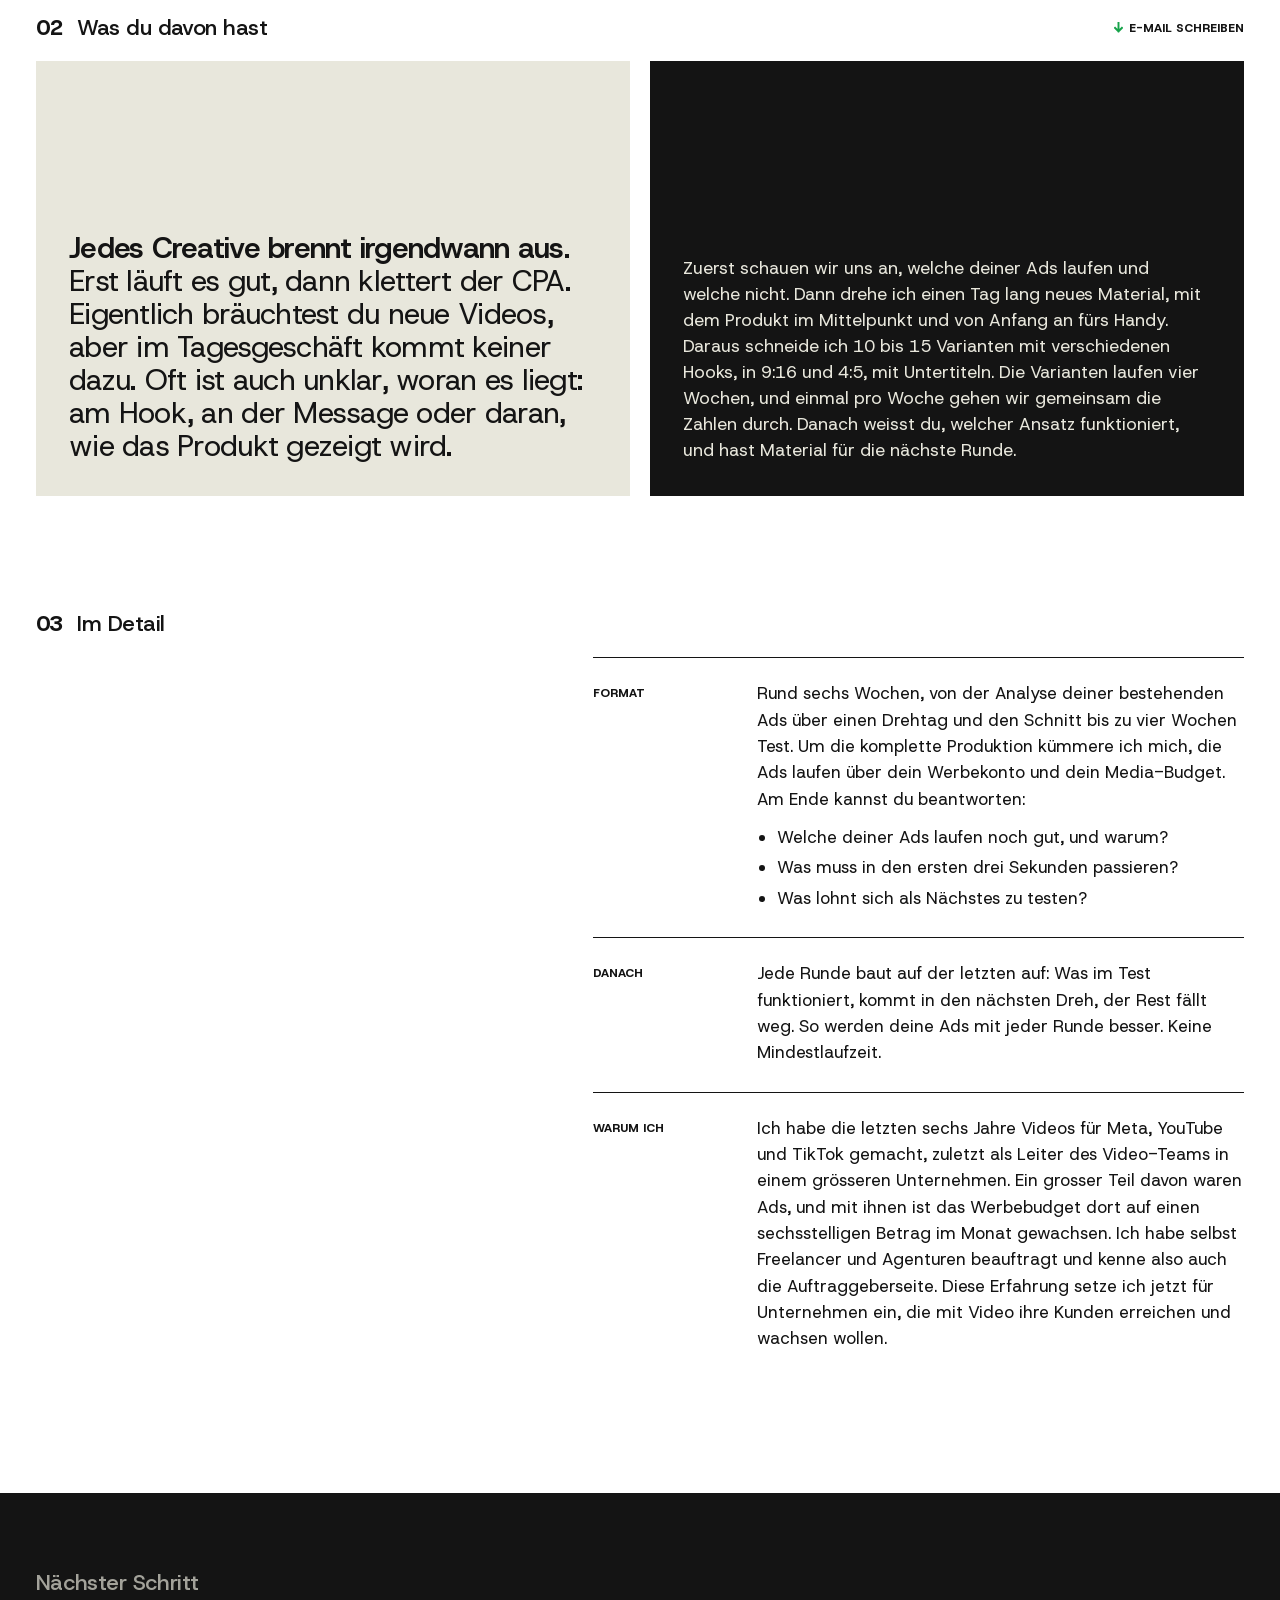
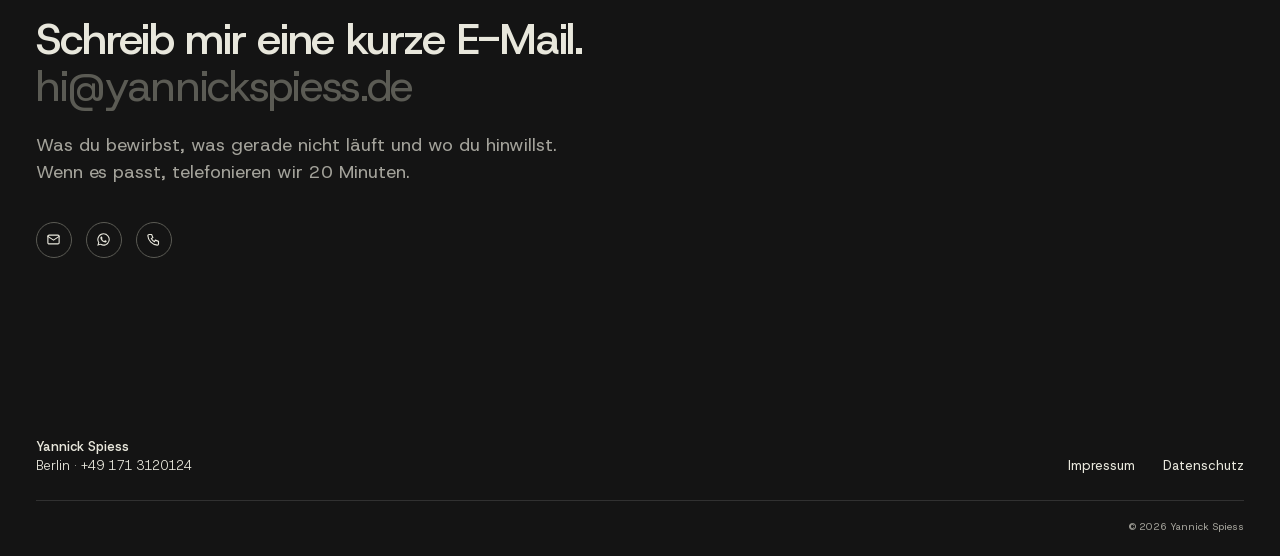
==== commit 7f6b780a: "Deploy website-source@48edacf" ====
--- a/index.html
+++ b/index.html
@@ -1,83 +1,409 @@
-<!DOCTYPE html>
+<!doctype html>
 <html lang="de">
 <head>
 <meta charset="utf-8">
 <meta name="viewport" content="width=device-width, initial-scale=1">
-<title>Yannick Spiess — Videos für Marken und Kampagnen</title>
-<meta name="description" content="Ich entwerfe und produziere Videos für Werbekampagnen auf Paid Social — von Recherche und Buch über Regie und Bildgestaltung bis zum Schnitt. Einzelunternehmen in Berlin.">
+<title>Wenn dein CPA steigt, brauchst du neue Videos — Yannick Spiess</title>
+<meta name="description" content="Video-Ads für Meta, TikTok und YouTube: aus einem Drehtag viele Varianten, und ein Test zeigt, welche am besten performt.">
 <meta property="og:type" content="website">
-<meta property="og:title" content="Yannick Spiess — Videos für Marken und Kampagnen">
-<meta property="og:description" content="Von Recherche und Buch über Regie und Bildgestaltung bis zum Schnitt — die Videos für deine Kampagnen, aus einer Hand.">
-<meta property="og:image" content="https://yannickspiess.github.io/assets/og-image.png">
-<meta property="og:url" content="https://yannickspiess.github.io/">
+<meta property="og:title" content="Wenn dein CPA steigt, brauchst du neue Videos.">
+<meta property="og:description" content="Video-Ads für Meta, TikTok und YouTube, von Yannick Spiess.">
+<meta property="og:url" content="https://yannickspiess.de/">
+<link rel="canonical" href="https://yannickspiess.de/">
 <meta property="og:locale" content="de_DE">
-<meta name="twitter:card" content="summary_large_image">
-<link rel="icon" href="favicon.svg" type="image/svg+xml">
-<link rel="stylesheet" href="colors_and_type.css">
-<link rel="stylesheet" href="kit.css">
+<link rel="icon" href="./favicon.svg" type="image/svg+xml">
+<script>document.documentElement.classList.add('js');</script>
+<style>
+  /* Host Grotesk (300–800), OFL, self-hosted — no requests to Google. three.js is self-hosted in /vendor. */
+  @font-face {
+    font-family: 'Host Grotesk';
+    font-style: normal;
+    font-weight: 300 800;
+    font-display: swap;
+    src: url(./fonts/HostGrotesk-var-latin.woff2) format('woff2');
+  }
+
+  :root {
+    --head-gap: 20px;
+    --paper: #FFFFFF;
+    --ink: #141414;
+    --black: #000000;
+    --night: #141414;
+    --cream: #E8E7DC;
+    --stone: #5B5B54;
+    --mist: #A3A29A;
+    --green: #16A34A;
+    --sans: 'Host Grotesk', system-ui, -apple-system, sans-serif;
+    --gutter: clamp(16px, 2.8vw, 40px);
+    --frame: 1440px;
+    --side: max(var(--gutter), (100vw - var(--frame)) / 2);
+  }
+  * { box-sizing: border-box; }
+  html { -webkit-text-size-adjust: 100%; scroll-behavior: smooth; }
+  body {
+    margin: 0;
+    background: var(--paper);
+    color: var(--ink);
+    font-family: var(--sans);
+    font-size: 16px;
+    line-height: 1.5;
+    -webkit-font-smoothing: antialiased;
+  }
+  a { color: inherit; }
+
+  .eyebrow {
+    margin: 0;
+    font-size: 12px;
+    font-weight: 800;
+    letter-spacing: 0.01em;
+    text-transform: uppercase;
+  }
+  .d-only { display: none; }
+  @media (min-width: 601px) {
+    .eyebrow { font-size: 15px; }
+    .m-only { display: none; }
+    .d-only { display: inline; }
+  }
+  .dot {
+    display: inline-flex;
+    align-items: center;
+    gap: 6px;
+    font-size: 12px;
+    font-weight: 800;
+    text-transform: uppercase;
+    text-decoration: none;
+  }
+  .dot::before { content: ""; width: 7px; height: 7px; border-radius: 50%; background: currentColor; }
+  .dot:hover { color: var(--green); }
+
+  /* Pinned header on a blurred bar; switches to dark over the black areas. */
+  header {
+    position: fixed;
+    inset: 0 0 auto 0;
+    z-index: 10;
+    display: flex;
+    justify-content: space-between;
+    align-items: center;
+    padding: 20px var(--side);
+    color: var(--ink);
+    background: rgba(255,255,255,0.72);
+    -webkit-backdrop-filter: blur(16px) saturate(1.4);
+    backdrop-filter: blur(16px) saturate(1.4);
+    font-size: 16px;
+    transition: background .25s, color .25s;
+  }
+  header.dark { color: var(--cream); background: rgba(20,20,20,0.6); }
+  header a { text-decoration: none; }
+  header .name { font-size: 18px; font-weight: 700; letter-spacing: -0.02em; }
+  header .role { font-size: 16px; font-weight: 400; letter-spacing: 0; margin-left: 10px; white-space: nowrap; }
+  header nav { display: flex; gap: 32px; }
+
+  /* Hero: giant grotesk line, script line laid across it. */
+  .hero {
+    padding: clamp(120px, 13vw, 160px) var(--side) clamp(40px, 5vw, 64px);
+    text-align: center;
+  }
+  .hero h1 { margin: 22px 0 0; font-weight: 500; }
+  .hero .g, .hero .s {
+    display: block;
+    white-space: nowrap;
+    font-size: var(--hs, clamp(30px, 7.6vw, 150px));
+    line-height: 0.95;
+    letter-spacing: -0.05em;
+  }
+  .hero .s { font-weight: 300; }
+  .hero br.m { display: none; }
+  /* Phones: three lines (Wenn dein CPA / steigt, brauchst / du neue Videos.) so the type stays big. */
+  @media (max-width: 600px) {
+    .hero h1 { white-space: nowrap; }
+    .hero .g, .hero .s { display: inline; }
+    .hero br.m { display: inline; }
+  }
+  .hero .s em { font-style: normal; color: var(--green); }
+  .hero .dot { margin-top: clamp(36px, 4vw, 56px); }
+  /* Jump links: bold green down arrow instead of the dot. */
+  .dot::before {
+    width: 9px; height: 11px; border-radius: 0; background: var(--green);
+    -webkit-mask: url("data:image/svg+xml,%3Csvg xmlns='http://www.w3.org/2000/svg' viewBox='0 0 12 14'%3E%3Cpath d='M6 1v11M1.5 7.5 6 12l4.5-4.5' fill='none' stroke='black' stroke-width='2.6' stroke-linecap='square'/%3E%3C/svg%3E") center / contain no-repeat;
+    mask: url("data:image/svg+xml,%3Csvg xmlns='http://www.w3.org/2000/svg' viewBox='0 0 12 14'%3E%3Cpath d='M6 1v11M1.5 7.5 6 12l4.5-4.5' fill='none' stroke='black' stroke-width='2.6' stroke-linecap='square'/%3E%3C/svg%3E") center / contain no-repeat;
+  }
+
+  /* Black band with a rotating gold phone (three.js, self-hosted). */
+  .band {
+    position: relative;
+    /* 16:9, but never taller than about two thirds of the window; the black always runs full width */
+    height: min(56.25vw, 64svh);
+    background: var(--black);
+    overflow: hidden;
+  }
+  .band canvas { position: absolute; inset: 0; width: 100%; height: 100%; display: block; }
+  .band.nogl { display: none; }
+
+  .block { padding: clamp(72px, 9vw, 128px) var(--side); }
+  .sechead {
+    margin: 0;
+    display: flex;
+    align-items: baseline;
+    gap: 14px;
+    font-size: clamp(20px, 1.7vw, 24px);
+    font-weight: 500;
+    line-height: 1.2;
+    letter-spacing: -0.02em;
+  }
+  .sechead b { font-weight: 800; font-variant-numeric: tabular-nums; }
+  .statement {
+    margin: var(--head-gap) 0 0;
+    max-width: 1240px;
+    font-size: clamp(28px, 3.4vw, 48px);
+    font-weight: 400;
+    line-height: 1.28;
+    letter-spacing: -0.03em;
+  }
+  .statement strong { font-weight: 600; }
+  .block.roomy { padding-top: clamp(56px, 7vw, 104px); padding-bottom: clamp(120px, 15vw, 220px); }
+
+  /* Two cards, like a project pair. */
+  .rowhead { display: flex; justify-content: space-between; align-items: center; margin-bottom: var(--head-gap); }
+  .cards { display: grid; grid-template-columns: 1fr 1fr; gap: 20px; }
+  .card {
+    display: flex;
+    flex-direction: column;
+    justify-content: flex-end;
+    min-height: clamp(380px, 34vw, 520px);
+    padding: clamp(24px, 2.6vw, 40px);
+  }
+  .card p { margin: 0; }
+  .card.one { background: var(--cream); }
+  .card.one p { font-size: clamp(24px, 2.3vw, 34px); line-height: 1.12; letter-spacing: -0.025em; }
+  .card.one strong { font-weight: 600; }
+  .card.two { background: var(--night); color: var(--cream); }
+  .card.two p { font-size: clamp(17px, 1.35vw, 20px); line-height: 1.5; max-width: 560px; }
+
+  /* Details: label top left, the text sits low and right, with air around it. */
+  .details { display: grid; grid-template-columns: 1fr 1.25fr; gap: var(--head-gap) var(--gutter); }
+  .details .sechead { grid-column: 1 / -1; }
+  .details dl { grid-column: 2; margin: 0; }
+  .details .item { display: grid; grid-template-columns: 140px 1fr; gap: 16px 24px; padding: 22px 0 26px; border-top: 1px solid var(--ink); }
+  .details dt { font-size: 12px; font-weight: 800; text-transform: uppercase; padding-top: 4px; }
+  .details dd { margin: 0; font-size: 17px; line-height: 1.55; max-width: 600px; }
+  .questions { margin: 12px 0 0; padding-left: 1.2em; }
+  .questions li { margin-top: 4px; }
+
+  /* Contact, as a footer. */
+  .contact {
+    background: var(--night);
+    color: var(--cream);
+    padding: clamp(56px, 6vw, 80px) var(--side) 0;
+  }
+  .contact .sechead { color: var(--mist); margin-bottom: var(--head-gap); }
+  .contact .big {
+    margin: 0;
+    font-size: clamp(34px, 3.4vw, 48px);
+    font-weight: 500;
+    line-height: 1.08;
+    letter-spacing: -0.03em;
+  }
+  .contact .mail {
+    display: inline-block;
+    font-size: clamp(26px, 3.4vw, 48px);
+    font-weight: 400;
+    line-height: 1.08;
+    letter-spacing: -0.03em;
+    color: var(--stone);
+    text-decoration: none;
+    transition: color .15s;
+    word-break: break-word;
+  }
+  .contact .mail:hover { color: var(--green); }
+  .contact .lede { margin: 22px 0 0; max-width: 560px; font-size: 18px; line-height: 1.5; color: var(--mist); }
+  .icons { display: flex; gap: 14px; margin-top: 36px; }
+  .icons a {
+    display: grid; place-items: center;
+    width: 36px; height: 36px;
+    border: 1px solid var(--stone);
+    border-radius: 50%;
+    transition: border-color .15s, color .15s;
+  }
+  .icons a:hover { border-color: var(--green); color: var(--green); }
+  .icons svg { width: 15px; height: 15px; }
+  .foot {
+    display: flex;
+    flex-wrap: wrap;
+    justify-content: space-between;
+    align-items: flex-end;
+    gap: 16px 24px;
+    margin-top: clamp(120px, 14vw, 200px);
+    padding-bottom: 24px;
+    font-size: 13px;
+  }
+  .foot .who strong { display: block; font-weight: 500; }
+  .foot .who span { font-weight: 300; }
+  .foot nav { display: flex; gap: 28px; }
+  .foot a { text-decoration: none; }
+  .foot a:hover { color: var(--green); }
+  .legal {
+    display: flex;
+    justify-content: flex-end;
+    padding: 18px 0 22px;
+    border-top: 1px solid rgba(255,255,255,0.12);
+    font-size: 10px;
+    color: var(--mist);
+  }
+
+  /* Reveal on scroll, only when JS runs and motion is welcome. */
+  @media (prefers-reduced-motion: no-preference) {
+    .js [data-reveal] { opacity: 0; transform: translateY(28px); transition: opacity .9s ease, transform .9s cubic-bezier(.2,.7,.2,1); }
+    .js [data-reveal].in { opacity: 1; transform: none; }
+  }
+  @media (prefers-reduced-motion: reduce) {
+    html { scroll-behavior: auto; }
+  }
+
+  @media (max-width: 900px) {
+    .cards { grid-template-columns: 1fr; }
+    .card { min-height: 0; }
+    .details { grid-template-columns: 1fr; }
+    .details dl { grid-column: 1; }
+  }
+  @media (max-width: 560px) {
+    header nav { gap: 18px; }
+    header .role { font-size: 15px; margin-left: 8px; }
+    header nav .hide-sm { display: none; }
+    .details .item { grid-template-columns: 1fr; gap: 10px; }
+  }
+</style>
 </head>
 <body>
-  <div id="root"></div>
-
-  <script src="vendor/react.production.min.js"></script>
-  <script src="vendor/react-dom.production.min.js"></script>
-  <script src="vendor/babel.min.js"></script>
-
-  <script type="text/babel" src="Header.jsx"></script>
-  <script type="text/babel" src="Hero.jsx"></script>
-  <script type="text/babel" src="StatCallout.jsx"></script>
-  <script type="text/babel" src="LoopDiagram.jsx"></script>
-  <script type="text/babel" src="HowItWorks.jsx"></script>
-  <script type="text/babel" src="Proof.jsx"></script>
-  <script type="text/babel" src="Qualify.jsx"></script>
-  <script type="text/babel" src="PilotOffer.jsx"></script>
-  <script type="text/babel" src="SoftClose.jsx"></script>
-  <script type="text/babel" src="Footer.jsx"></script>
-
-  <script type="text/babel">
-    // [[VARIABLE]] fills — confirm with Yannick (see Implementation Spec §6)
-    const WORDMARK = 'Yannick Spiess';
-    const CONTACT  = 'yannick.spiess@icloud.com'; // temporary; swap when custom domain lands
-
-    function App() {
-      // Scroll-in reveal — quiet entrance, disabled under reduced-motion (CSS handles fallback)
-      React.useEffect(() => {
-        const reduce = window.matchMedia('(prefers-reduced-motion: reduce)').matches;
-        const els = document.querySelectorAll('.reveal');
-        if (reduce) { els.forEach((e) => e.classList.add('in')); return; }
-        const io = new IntersectionObserver((entries) => {
-          entries.forEach((en) => { if (en.isIntersecting) { en.target.classList.add('in'); io.unobserve(en.target); } });
-        }, { threshold: 0.12, rootMargin: '0px 0px -8% 0px' });
-        els.forEach((e) => io.observe(e));
-        return () => io.disconnect();
-      }, []);
-
-      // Deep-link anchors (/#how etc.): the target doesn't exist until React renders,
-      // so the browser's native hash scroll silently no-ops. Re-trigger it after mount.
-      React.useEffect(() => {
-        if (!window.location.hash) return;
-        const target = document.querySelector(window.location.hash);
-        if (target) target.scrollIntoView();
-      }, []);
-
-      return (
-        <React.Fragment>
-          <Header wordmark={WORDMARK} />
-          <main>
-            <Hero />
-            <PlatformStrip />
-            <StatCallout />
-            <HowItWorks />
-            <Qualify />
-            <PilotOffer />
-            <SoftClose />
-          </main>
-          <Footer wordmark={WORDMARK} contact={CONTACT} />
-        </React.Fragment>
-      );
+
+<header>
+  <span class="name">Yannick Spiess<span class="role">Paid Social Video</span></span>
+  <nav>
+    <a class="hide-sm" href="#details">Im Detail</a>
+    <a href="#kontakt">Kontakt</a>
+  </nav>
+</header>
+
+<main>
+  <section class="hero">
+    <p class="eyebrow">Video-Ads für <span class="m-only">Meta und TikTok</span><span class="d-only">Meta, TikTok und YouTube</span></p>
+    <h1>
+      <span class="g">Wenn dein CPA<br class="m"> steigt,</span>
+      <span class="s">brauchst<br class="m"> du <em>neue Videos</em>.</span>
+    </h1>
+    <a class="dot" href="#sprint">So läuft der Sprint</a>
+  </section>
+
+  <div class="band" aria-hidden="true"><canvas></canvas></div>
+
+  <section class="block roomy">
+    <h2 class="sechead"><b>01</b>Was ich mache</h2>
+    <p class="statement" data-reveal><strong>Ich konzipiere und produziere Video-Ads für <span class="m-only">Meta und TikTok</span><span class="d-only">Meta, TikTok und YouTube</span>.</strong> Aus einem Drehtag entstehen viele Varianten, und ein Test zeigt, welche am besten performt.</p>
+  </section>
+
+  <section class="block" id="sprint" style="padding-top:0;scroll-margin-top:110px">
+    <div class="rowhead">
+      <h2 class="sechead"><b>02</b>Was du davon hast</h2>
+      <a class="dot" href="#kontakt">E-Mail schreiben</a>
+    </div>
+    <div class="cards">
+      <div class="card one" data-reveal>
+        <p><strong>Jedes Creative brennt irgendwann aus.</strong> Erst läuft es gut, dann klettert der CPA. Eigentlich bräuchtest du neue Videos, aber im Tagesgeschäft kommt keiner dazu. Oft ist auch unklar, woran es liegt: am Hook, an der Message oder daran, wie das Produkt gezeigt wird.</p>
+      </div>
+      <div class="card two" data-reveal>
+        <p>Zuerst schauen wir uns an, welche deiner Ads laufen und welche nicht. Dann drehe ich einen Tag lang neues Material, mit dem Produkt im Mittelpunkt und von Anfang an fürs Handy. Daraus schneide ich 10 bis 15 Varianten mit verschiedenen Hooks, in 9:16 und 4:5, mit Untertiteln. Die Varianten laufen vier Wochen, und einmal pro Woche gehen wir gemeinsam die Zahlen durch. Danach weisst du, welcher Ansatz funktioniert, und hast Material für die nächste Runde.</p>
+      </div>
+    </div>
+  </section>
+
+  <section class="block details" id="details" style="padding-top:0">
+    <h2 class="sechead"><b>03</b>Im Detail</h2>
+    <dl>
+      <div class="item" data-reveal>
+        <dt>Format</dt>
+        <dd>
+          Rund sechs Wochen, von der Analyse deiner bestehenden Ads über einen Drehtag und den Schnitt bis zu vier Wochen Test. Um die komplette Produktion kümmere ich mich, die Ads laufen über dein Werbekonto und dein Media-Budget. Am Ende kannst du beantworten:
+          <ul class="questions">
+            <li>Welche deiner Ads laufen noch gut, und warum?</li>
+            <li>Was muss in den ersten drei Sekunden passieren?</li>
+            <li>Was lohnt sich als Nächstes zu testen?</li>
+          </ul>
+        </dd>
+      </div>
+      <div class="item" data-reveal>
+        <dt>Danach</dt>
+        <dd>Jede Runde baut auf der letzten auf: Was im Test funktioniert, kommt in den nächsten Dreh, der Rest fällt weg. So werden deine Ads mit jeder Runde besser. Keine Mindestlaufzeit.</dd>
+      </div>
+      <div class="item" data-reveal>
+        <dt>Warum ich</dt>
+        <dd>Ich habe die letzten sechs Jahre Videos für Meta, YouTube und TikTok gemacht, zuletzt als Leiter des Video-Teams in einem grösseren Unternehmen. Ein grosser Teil davon waren Ads, und mit ihnen ist das Werbebudget dort auf einen sechsstelligen Betrag im Monat gewachsen. Ich habe selbst Freelancer und Agenturen beauftragt und kenne also auch die Auftraggeberseite. Diese Erfahrung setze ich jetzt für Unternehmen ein, die mit Video ihre Kunden erreichen und wachsen wollen.</dd>
+      </div>
+    </dl>
+  </section>
+</main>
+
+<footer class="contact" id="kontakt">
+  <h2 class="sechead">Nächster Schritt</h2>
+  <p class="big">Schreib mir eine kurze E-Mail.</p>
+  <a class="mail" href="mailto:hi@yannickspiess.de?subject=Video-Ads%20f%C3%BCr%20Meta%2C%20TikTok%20und%20YouTube">hi@yannickspiess.de</a>
+  <p class="lede">Was du bewirbst, was gerade nicht läuft und wo du hinwillst. Wenn es passt, telefonieren wir 20&nbsp;Minuten.</p>
+  <div class="icons">
+    <a href="mailto:hi@yannickspiess.de?subject=Video-Ads%20f%C3%BCr%20Meta%2C%20TikTok%20und%20YouTube" aria-label="E-Mail schreiben">
+      <svg viewBox="0 0 24 24" fill="none" stroke="currentColor" stroke-width="1.8" stroke-linecap="round" stroke-linejoin="round"><rect x="3" y="5" width="18" height="14" rx="2"/><path d="m3 7 9 6 9-6"/></svg>
+    </a>
+    <a href="https://wa.me/491713120124" aria-label="WhatsApp: +49 171 3120124">
+      <svg viewBox="0 0 24 24" fill="currentColor"><path d="M12.04 2a9.9 9.9 0 0 0-8.5 14.98L2 22l5.16-1.5A9.9 9.9 0 1 0 12.04 2Zm0 18.1a8.2 8.2 0 0 1-4.18-1.15l-.3-.18-3.07.89.9-2.99-.2-.31a8.2 8.2 0 1 1 6.85 3.74Zm4.5-6.14c-.25-.12-1.46-.72-1.69-.8-.23-.08-.39-.12-.56.12-.16.25-.64.8-.78.97-.14.16-.29.18-.54.06a6.7 6.7 0 0 1-1.97-1.22 7.4 7.4 0 0 1-1.37-1.7c-.14-.25-.02-.38.11-.5.11-.11.25-.29.37-.43.12-.15.16-.25.25-.41.08-.17.04-.31-.02-.43-.06-.13-.56-1.35-.77-1.85-.2-.48-.4-.42-.56-.42h-.47a.9.9 0 0 0-.66.31 2.8 2.8 0 0 0-.87 2.07c0 1.22.89 2.4 1.01 2.57.13.16 1.75 2.67 4.24 3.74.59.26 1.05.41 1.41.52.6.19 1.14.16 1.56.1.48-.07 1.46-.6 1.67-1.18.2-.58.2-1.08.14-1.18-.06-.1-.22-.17-.47-.29Z"/></svg>
+    </a>
+    <a href="tel:+491713120124" aria-label="Anrufen: +49 171 3120124">
+      <svg viewBox="0 0 24 24" fill="none" stroke="currentColor" stroke-width="1.8" stroke-linecap="round" stroke-linejoin="round"><path d="M5 4h4l2 5-2.5 1.5a11 11 0 0 0 5 5L15 13l5 2v4a2 2 0 0 1-2 2A16 16 0 0 1 3 6a2 2 0 0 1 2-2"/></svg>
+    </a>
+  </div>
+  <div class="foot">
+    <div class="who"><strong>Yannick Spiess</strong><span>Berlin · +49 171 3120124</span></div>
+    <nav>
+      <a href="./impressum.html">Impressum</a>
+      <a href="./datenschutz.html">Datenschutz</a>
+    </nav>
+  </div>
+  <div class="legal">© 2026 Yannick Spiess</div>
+</footer>
+
+<script type="module" src="ads/phone.js?v=7"></script>
+<script>
+  (function () {
+    // Size both headline lines so the longer one fills the width on a single line.
+    var hero = document.querySelector('.hero'), lines = hero.querySelectorAll('.g, .s');
+    function fit() {
+      hero.style.setProperty('--hs', '100px');
+      var avail = hero.clientWidth - 2 * parseFloat(getComputedStyle(hero).paddingLeft);
+      var h1 = hero.querySelector('h1');
+      h1.style.width = 'max-content';
+      var widest = h1.getBoundingClientRect().width;
+      h1.style.width = '';
+      hero.style.setProperty('--hs', Math.min(150, 100 * avail / widest* 0.92) + 'px');
     }
-
-    ReactDOM.createRoot(document.getElementById('root')).render(<App />);
-  </script>
+    fit();
+    if (document.fonts) document.fonts.ready.then(fit);
+    window.addEventListener('resize', fit);
+
+    // Dark header over the black band and the footer.
+    var header = document.querySelector('header'), darks = document.querySelectorAll('.band, .contact');
+    function theme() {
+      var y = header.offsetHeight / 2, dark = false;
+      darks.forEach(function (d) { var r = d.getBoundingClientRect(); if (r.top <= y && r.bottom >= y) dark = true; });
+      header.classList.toggle('dark', dark);
+    }
+    theme();
+    window.addEventListener('scroll', theme, { passive: true });
+  })();
+
+  (function () {
+    var els = document.querySelectorAll('[data-reveal]');
+    if (!('IntersectionObserver' in window)) { els.forEach(function (e) { e.classList.add('in'); }); return; }
+    var io = new IntersectionObserver(function (entries) {
+      entries.forEach(function (en) { if (en.isIntersecting) { en.target.classList.add('in'); io.unobserve(en.target); } });
+    }, { rootMargin: '0px 0px -8% 0px' });
+    els.forEach(function (e) { io.observe(e); });
+  })();
+</script>
 </body>
 </html>
